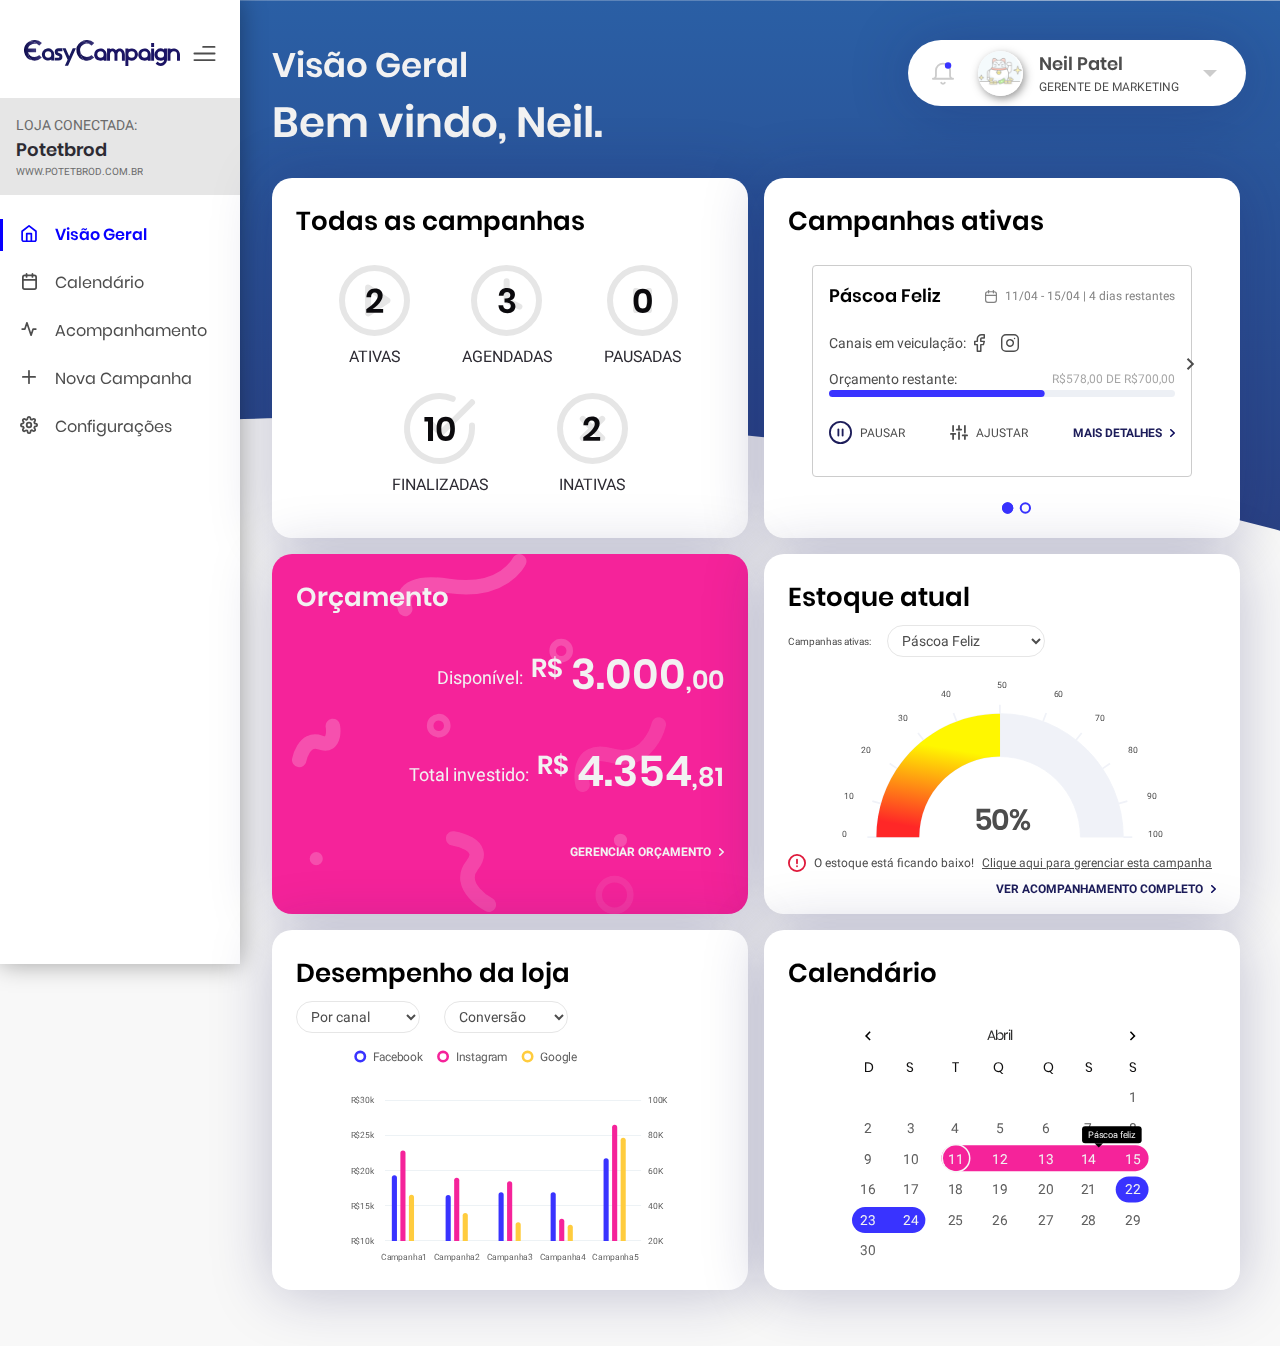
==== index.html @ f04fd59d "easycampaign" ====
<html>
	<head>
		<title>Easy Campaign</title>
		<meta charset="utf-8">
		<link rel="stylesheet" href="assets/css/reset.css">
		<link rel="stylesheet" href="assets/css/main.css">
		<link rel="stylesheet" href="assets/css/dashboard.css">
		<meta name="viewport" content="width=device-width, initial-scale=1">
	</head>
	<body>
		<div class="wrapper">
			<div class="topbar">
				<a href="#" title="menu" alt="menu"><img class="icon_menu" src="assets/img/menu.svg"/></a>
				<a href="#" title="EasyCampaign" alt="EasyCampaign"><img class="logo_easy_tiny" src="assets/img/easycampaign.svg"/></a>
				<a href="#" title="notifications" alt="notifications"><img class="icon_notifications" src="assets/img/notifications.svg"/></a>
			</div>
			<nav class="sidebar">
				<div class="sidebar_header">
					<a href="#" title="EasyCampaign" alt="EasyCampaign"><img class="logo_easy_tiny" src="assets/img/easycampaign.svg"/></a>
					<a href="#" title="menu" alt="menu">
						<svg xmlns="http://www.w3.org/2000/svg" viewBox="0 0 25 17" class="icon_menu"><defs><style>.cls-1 {fill: none;stroke: #4d4d4d;stroke-linecap: round;stroke-linejoin: round;stroke-width: 2px;}</style></defs><g transform="translate(-2 -5)"><line class="cls-1" transform="translate(3 13.5)" x2="23" data-name="Line 106"/><line class="cls-1" transform="translate(12.92 6)" x2="13" data-name="Line 107"/><line class="cls-1" transform="translate(3 21)" x2="23" data-name="Line 108"/></g></svg>
					</a>
				</div>
				<div class="logged_infos gray_bg">
					<p class="p14 black_clear_text">LOJA CONECTADA:</p>
					<h4 class="black_text">Potetbrod</h4>
					<p class="p10 black_clear_text">WWW.POTETBROD.COM.BR</p>
				</div>
				<ul>
					<li class="menu_item active">
						<a href="#" class="poppins_regular black_clear_text p16">
							<span><svg xmlns="http://www.w3.org/2000/svg" viewBox="0 0 18.1 19.9" width="16" height="17"><defs><style>  .a{fill:none;stroke:#4d4d4d;stroke-linecap:round;stroke-linejoin:round;stroke-width:2px;}</style></defs><path class="a" d="M3 8.3 11.1 2l8.1 6.3v9.9a1.8 1.8 0 0 1-1.8 1.8H4.8A1.8 1.8 0 0 1 3 18.1Z" transform="translate(-2 -1)translate(0 0)"/><path class="a" d="M6.4 18.9V10h5.4v9"/></svg></span>
							Visão Geral
						</a>
					</li>
					<li class="menu_item">
						<a href="#" class="poppins_regular black_clear_text p16">
							<span><svg xmlns="http://www.w3.org/2000/svg" viewBox="0 0 17.124 19.285" width="15" height="17"><defs><style>.a{fill:none;stroke:#4d4d4d;stroke-linecap:round;stroke-linejoin:round;stroke-width:2px;}</style></defs><g transform="translate(-2 -1)"><rect class="a" width="15.124" height="15.556" rx="2" transform="translate(3 3.728)"/><line class="a" y2="3.457" transform="translate(13.923 2)"/><line class="a" y2="3.457" transform="translate(7.201 2)"/><line class="a" x2="15.124" transform="translate(3 8.914)"/></g></svg></span>
							Calendário
						</a>
					</li>
					<li class="menu_item">
						<a href="#" class="poppins_regular black_clear_text p16">
							<span><svg xmlns="http://www.w3.org/2000/svg" viewBox="0 0 18.1 16.5" width="16" height="14"><defs><style>  .a{fill:none;stroke:#4d4d4d;stroke-linecap:round;stroke-linejoin:round;stroke-width:2px;}</style></defs><path class="a" d="M17.1 8.3H13.9l-2.4 7.3L6.6 1l-2.4 7.3H1"/></svg></span>
							Acompanhamento
						</a>
					</li>
					<li class="menu_item">
						<a href="#" class="poppins_regular black_clear_text p16">
							<span><svg xmlns="http://www.w3.org/2000/svg" viewBox="0 0 16.2 16.2" width="14" height="14"><defs><style>  .a{fill:none;stroke:#4d4d4d;stroke-linecap:round;stroke-linejoin:round;stroke-width:2px;}</style></defs><g transform="translate(-4 -4)"><line class="a" y2="14.2" transform="translate(12.083 5)"/><line class="a" x2="14.2" transform="translate(5 12.083)"/></g></svg></span>
							Nova Campanha
						</a>
					</li>
					<li class="menu_item">
						<a href="#" class="poppins_regular black_clear_text p16">
							<span><svg xmlns="http://www.w3.org/2000/svg" viewBox="0 0 20.124 20.124" width="18" height="18"><defs><style>.a{fill:none;stroke:#4d4d4d;stroke-linecap:round;stroke-linejoin:round;stroke-width:2px;}</style></defs><circle class="a" cx="2.57" cy="2.57" r="2.57" transform="translate(7.492 7.492)"/><path class="a" d="M16.158,12.533a1.359,1.359,0,0,0,.272,1.5l.049.049a1.649,1.649,0,1,1-2.331,2.331l-.049-.049a1.37,1.37,0,0,0-2.323.972v.14a1.648,1.648,0,0,1-3.3,0V17.4a1.359,1.359,0,0,0-.89-1.244,1.359,1.359,0,0,0-1.5.272l-.049.049A1.649,1.649,0,1,1,3.71,14.148L3.76,14.1a1.37,1.37,0,0,0-.972-2.323h-.14a1.648,1.648,0,0,1,0-3.3h.074a1.359,1.359,0,0,0,1.244-.89,1.359,1.359,0,0,0-.272-1.5l-.049-.049A1.649,1.649,0,1,1,5.976,3.71l.049.049a1.359,1.359,0,0,0,1.5.272h.066a1.359,1.359,0,0,0,.824-1.244v-.14a1.648,1.648,0,0,1,3.3,0v.074a1.37,1.37,0,0,0,2.323.972l.049-.049a1.649,1.649,0,1,1,2.331,2.331l-.049.049a1.359,1.359,0,0,0-.272,1.5v.066a1.359,1.359,0,0,0,1.244.824h.14a1.648,1.648,0,0,1,0,3.3H17.4A1.359,1.359,0,0,0,16.158,12.533Z" transform="translate(0 0)"/></svg></span>
							Configurações
						</a>
					</li>
				</ul>
			</nav>
			<div class="main">
				<div class="container">
					<div class="user_infos">
						<img src="assets/img/notifications.svg" alt="Notificações" class="icon_notifications">
						<div class="user_infos--profile_picture"></div>
						<div class="user_infos--name">
							<h4 class="black_clear_text">Neil Patel</h4>
							<p class="black_clear_text p12">GERENTE DE MARKETING</p>
						</div>
						<div class="triangle_down"></div>
					</div>
					<header>
						<h2 class="page_title white_text">Visão Geral</h2>
						<h1 class="welcome_txt white_text">Bem vindo, <b>Neil</b>.</h1>
					</header>
					<div class="card_list card_all_campaigns">
						<div class="card">
							<h3 class="card--title">Todas as campanhas</h3>
							<div class="card_all_campaigns--row">
								<div class="card_all_campaigns--item">
									<div class="active"><h2 class="black_dark_text">2</h2></div>
									<p class="p16 black_text">ATIVAS</p>
								</div>
								<div class="card_all_campaigns--item">
									<div class="scheduled"><h2 class="black_dark_text">3</h2></div>
									<p class="p16 black_text">AGENDADAS</p>
								</div>
								<div class="card_all_campaigns--item">
									<div class="paused"><h2 class="black_dark_text">0</h2></div>
									<p class="p16 black_text">PAUSADAS</p>
								</div>
							</div>
							<div class="card_all_campaigns--row">
								<div class="card_all_campaigns--item">
									<div class="finished"><h2 class="black_dark_text">10</h2></div>
									<p class="p16 black_text">FINALIZADAS</p>
								</div>
								<div class="card_all_campaigns--item">
									<div class="stopped"><h2 class="black_dark_text">2</h2></div>
									<p class="p16 black_text">INATIVAS</p>
								</div>
							</div>
						</div>
						<div class="card card_active_campaign">
							<h3 class="card--title">Campanhas ativas</h3>
							<div class="card_active_campaign--slider">
								<div href="#" class="card_active_campaign--content">
									<div class="title">
										<h4>Páscoa Feliz</h4>
										<p class="data p12 black_clear_text">11/04 - 15/04 | 4 dias restantes</p>
									</div>
									<div class="channels">
										<p class="p14 black_clear_text">Canais em veiculação:</p>
										<img src="assets/img/facebook.svg" alt="Facebook">
										<img src="assets/img/instagram.svg" alt="Instagram">
									</div>
									<div class="budget">
										<p class="p14 black_clear_text">Orçamento restante:</p>
										<p class="value p12 black_clear_text">R$578,00 DE R$700,00</p>
									</div>
									<img src="assets/img/progress_bar1.svg" alt="Orçamento restante" class="progress_bar"/>
									<div class="controls">
										<a href="#" class="pausar p12 black_clear_text">PAUSAR</a>
										<a href="#" class="ajustar p12 black_clear_text">AJUSTAR</a>
										<a href="#" class="card_go_link blue_clear_text roboto_bold p12">MAIS DETALHES</a>
									</div>
								</div>
								<img src="assets/img/chevron-right-gray.svg" class="proximo">
								<img src="assets/img/two_dots_slider.svg" class="dots">
							</div>
						</div>
						<div class="card card_budget pink_bg">
							<h3 class="white_text card--title">Orçamento</h3>
							<div class="card_budget--values white_text">
								<p class="p18">Disponível:</p>
								<div class="card_budget--values-value">
									<h3>R$</h3>
									<span>
										<h1>3.000</h1>
										<h3>,00</h3>
									</span>
								</div>
							</div>
							<div class="card_budget--values white_text">
								<p class="p18">Total investido:</p>
								<div class="card_budget--values-value">
									<h3>R$</h3>
									<span>
										<h1>4.354</h1>
										<h3>,81</h3>
									</span>
								</div>
							</div>
							<div class="card_budget--total white_text"></div>
							<a href="#" class="card_go_link white_text roboto_bold p12">GERENCIAR ORÇAMENTO</a>
						</div>
						<div class="card card_estoque">
							<h3 class="card--title">Estoque atual</h3>
							<p class="p14 gray_dark_text roboto_italic">atualização: 2 minutos</p>
							<div class="card_estoque--filter">
								<p class="p10 black_clear_text">Campanhas ativas:</p>
								<select name="estoque_filter-campaigns" id="estoque_filter-campaigns">
									<option value="1">Páscoa Feliz</option>
									<option value="2">15% em todo o site</option>
								</select>
							</div>
							<svg id="estoque_svg" data-name="Estoque" xmlns="http://www.w3.org/2000/svg" xmlns:xlink="http://www.w3.org/1999/xlink" viewBox="0 0 371 186" width="75%" height="173">
								<defs><clipPath id="clip-path"><polygon points="182.71 22.25 182.71 94.76 92.68 184.1 23.96 184.1 60.94 69.84 182.71 22.25" style="fill:none"/></clipPath><linearGradient id="Gradiente_sem_nome" x1="-110.96" y1="511.18" x2="-111.17" y2="510.57" gradientTransform="matrix(285.34, 0, 0, -142.81, 31886.16, 73099.55)" gradientUnits="userSpaceOnUse"><stop offset="0" stop-color="#fff700"/><stop offset="1" stop-color="#ff2727"/></linearGradient></defs><title>Estoque atual</title><path d="M182.46,89.57a93.07,93.07,0,0,1,93.1,93v.06h49.53A142.69,142.69,0,0,0,182.4,40h0C103.5,40,39.75,104,39.75,182.75H89.28A93.22,93.22,0,0,1,182.46,89.57Z" style="fill:#f0f2f8;stroke:#f0f2f8;stroke-miterlimit:10"/><line x1="335.5" y1="182.75" x2="325.09" y2="182.75" style="fill:none;stroke:#f0f2f8;stroke-miterlimit:10;stroke-width:2px"/><line x1="329.8" y1="141.19" x2="319.75" y2="144" style="fill:none;stroke:#f0f2f8;stroke-miterlimit:10;stroke-width:2px"/><line x1="309.79" y1="97.72" x2="301.09" y2="103.52" style="fill:none;stroke:#f0f2f8;stroke-miterlimit:10;stroke-width:2px"/><line x1="277.01" y1="62.31" x2="270.58" y2="70.55" style="fill:none;stroke:#f0f2f8;stroke-miterlimit:10;stroke-width:2px"/><line x1="236.07" y1="39.31" x2="232.36" y2="49.09" style="fill:none;stroke:#f0f2f8;stroke-miterlimit:10;stroke-width:2px"/><line x1="29.33" y1="182.75" x2="39.75" y2="182.75" style="fill:none;stroke:#f0f2f8;stroke-miterlimit:10;stroke-width:2px"/><line x1="35.04" y1="141.19" x2="45.09" y2="144" style="fill:none;stroke:#f0f2f8;stroke-miterlimit:10;stroke-width:2px"/><line x1="55.14" y1="97.72" x2="63.75" y2="103.52" style="fill:none;stroke:#f0f2f8;stroke-miterlimit:10;stroke-width:2px"/><line x1="87.83" y1="62.31" x2="94.26" y2="70.55" style="fill:none;stroke:#f0f2f8;stroke-miterlimit:10;stroke-width:2px"/><line x1="128.86" y1="39.31" x2="132.48" y2="49.09" style="fill:none;stroke:#f0f2f8;stroke-miterlimit:10;stroke-width:2px"/><line x1="182.46" y1="40.04" x2="182.46" y2="29.62" style="fill:none;stroke:#f0f2f8;stroke-miterlimit:10;stroke-width:2px"/><g style="clip-path:url(#clip-path)"><path d="M182.46,89.57a93.07,93.07,0,0,1,93.1,93v.06h49.53A142.69,142.69,0,0,0,182.4,40h0C103.5,40,39.75,104,39.75,182.75H89.28A93.22,93.22,0,0,1,182.46,89.57Z" style="fill:url(#Gradiente_sem_nome)"/></g><g style="isolation:isolate"><text transform="translate(0.19 183)" style="isolation:isolate;font-size:10px;fill:#4d4d4d;font-family:Roboto-Regular, Roboto;letter-spacing:-0.018994140625em">0</text></g><g style="isolation:isolate"><text transform="translate(353.78 183)" style="isolation:isolate;font-size:10px;fill:#4d4d4d;font-family:Roboto-Regular, Roboto;letter-spacing:-0.018994140625em">100</text></g><g style="isolation:isolate"><text transform="translate(2.49 139)" style="isolation:isolate;font-size:10px;fill:#4d4d4d;font-family:Roboto-Regular, Roboto;letter-spacing:-0.018994140625em">10</text></g><g style="isolation:isolate"><text transform="translate(352.48 139)" style="isolation:isolate;font-size:10px;fill:#4d4d4d;font-family:Roboto-Regular, Roboto;letter-spacing:-0.018994140625em">90</text></g><g style="isolation:isolate"><text transform="translate(22.49 86)" style="isolation:isolate;font-size:10px;fill:#4d4d4d;font-family:Roboto-Regular, Roboto;letter-spacing:-0.018994140625em">20</text></g><g style="isolation:isolate"><text transform="translate(330.48 86)" style="isolation:isolate;font-size:10px;fill:#4d4d4d;font-family:Roboto-Regular, Roboto;letter-spacing:-0.018994140625em">80</text></g><g style="isolation:isolate"><text transform="translate(64.49 48)" style="isolation:isolate;font-size:10px;fill:#4d4d4d;font-family:Roboto-Regular, Roboto;letter-spacing:-0.018994140625em">30</text></g><g style="isolation:isolate"><text transform="translate(292.48 48)" style="isolation:isolate;font-size:10px;fill:#4d4d4d;font-family:Roboto-Regular, Roboto;letter-spacing:-0.018994140625em">70</text></g><g style="isolation:isolate"><text transform="translate(114.49 21)" style="isolation:isolate;font-size:10px;fill:#4d4d4d;font-family:Roboto-Regular, Roboto;letter-spacing:-0.018994140625em">40</text></g><g style="isolation:isolate"><text transform="translate(244.49 21)" style="isolation:isolate;font-size:10px;fill:#4d4d4d;font-family:Roboto-Regular, Roboto;letter-spacing:-0.018994140625em">60</text></g><g style="isolation:isolate"><text transform="translate(179.48 10)" style="isolation:isolate;font-size:10px;fill:#4d4d4d;font-family:Roboto-Regular, Roboto;letter-spacing:-0.018994140625em">50</text></g><g style="isolation:isolate"><text transform="translate(152.12 174)" style="isolation:isolate;font-size:34px;fill:#4d4d4d;font-family:Poppins-SemiBold, Poppins;font-weight:700;letter-spacing:-0.04001034007352941em">50%</text></g>
							</svg>
							<div class="alert_info">
								<p class="p12 black_clear_text">O estoque está ficando baixo!</p>
								<a href="#" class="p12 black_clear_text">Clique aqui para gerenciar esta campanha</a>
							</div>
							<a href="#" class="card_go_link blue_clear_text roboto_bold p12">VER ACOMPANHAMENTO COMPLETO</a>
						</div>
						<div class="card card_desempenho">
							<h3 class="card--title">Desempenho da loja</h3>
							<div class="card_desempenho--filter">
								<select name="desempenho_filter-channel" id="desempenho_filter-campaigns">
									<option value="1">Por canal</option>
								</select>
								<select name="desempenho_filter-type" id="desempenho_filter-campaigns">
									<option value="1">Conversão</option>
								</select>
							</div>
							<svg id="desempenho_svg" data-name="Desempenho" xmlns="http://www.w3.org/2000/svg" xmlns:xlink="http://www.w3.org/1999/xlink" viewBox="0 0 376 249" width="75%" height="230">
								<defs><clipPath id="1e9e6f5b-82ad-4949-b899-3ae2075fc234"><rect y="52" width="376" height="183" fill="none"/></clipPath><clipPath id="a55337bc-e601-437f-af9f-aa7cb6f27bef"><rect x="34" y="234" width="306" height="15" fill="none"/></clipPath></defs><title>Desempenho da loja</title><g clip-path="url(#1e9e6f5b-82ad-4949-b899-3ae2075fc234)"><text transform="translate(349 63)" font-size="10" fill="#5f5f5f" font-family="Roboto-Regular, Roboto" letter-spacing="-0.02em" style="isolation:isolate">100K</text><rect x="41" y="59" width="300" height="1" fill="#eaf0f4"/><text transform="translate(0.73 63)" font-size="10" fill="#5f5f5f" font-family="Roboto-Regular, Roboto" letter-spacing="-0.02em" style="isolation:isolate">R$30k</text><text transform="translate(349 104)" font-size="10" fill="#5f5f5f" font-family="Roboto-Regular, Roboto" letter-spacing="-0.02em" style="isolation:isolate">80K</text><rect x="41" y="100" width="300" height="1" fill="#eaf0f4"/><text transform="translate(0.73 104)" font-size="10" fill="#5f5f5f" font-family="Roboto-Regular, Roboto" letter-spacing="-0.02em" style="isolation:isolate">R$25k</text><text transform="translate(349 145)" font-size="10" fill="#5f5f5f" font-family="Roboto-Regular, Roboto" letter-spacing="-0.02em" style="isolation:isolate">60K</text><rect x="41" y="141" width="300" height="1" fill="#eaf0f4"/><text transform="translate(0.73 145)" font-size="10" fill="#5f5f5f" font-family="Roboto-Regular, Roboto" letter-spacing="-0.02em" style="isolation:isolate">R$20k</text><text transform="translate(349 186)" font-size="10" fill="#5f5f5f" font-family="Roboto-Regular, Roboto" letter-spacing="-0.02em" style="isolation:isolate">40K</text><rect x="41" y="182" width="300" height="1" fill="#eaf0f4"/><text transform="translate(0.73 186)" font-size="10" fill="#5f5f5f" font-family="Roboto-Regular, Roboto" letter-spacing="-0.02em" style="isolation:isolate">R$15k</text><text transform="translate(349 227)" font-size="10" fill="#5f5f5f" font-family="Roboto-Regular, Roboto" letter-spacing="-0.02em" style="isolation:isolate">20K</text><rect x="41" y="223" width="300" height="1" fill="#eaf0f4"/><text transform="translate(0.73 227)" font-size="10" fill="#5f5f5f" font-family="Roboto-Regular, Roboto" letter-spacing="-0.02em" style="isolation:isolate">R$10k</text></g><g clip-path="url(#a55337bc-e601-437f-af9f-aa7cb6f27bef)"><text transform="translate(36 246)" font-size="10" fill="#5f5f5f" font-family="Roboto-Regular, Roboto" letter-spacing="-0.02em" style="isolation:isolate">Campanha1</text><text transform="translate(98 246)" font-size="10" fill="#5f5f5f" font-family="Roboto-Regular, Roboto" letter-spacing="-0.02em" style="isolation:isolate">Campanha2</text><text transform="translate(160 246)" font-size="10" fill="#5f5f5f" font-family="Roboto-Regular, Roboto" letter-spacing="-0.02em" style="isolation:isolate">Campanha3</text><text transform="translate(222 246)" font-size="10" fill="#5f5f5f" font-family="Roboto-Regular, Roboto" letter-spacing="-0.02em" style="isolation:isolate">Campanha4</text><text transform="translate(284 246)" font-size="10" fill="#5f5f5f" font-family="Roboto-Regular, Roboto" letter-spacing="-0.02em" style="isolation:isolate">Campanha5</text></g><path d="M320,103h0a3,3,0,0,1,3,3V224h-6V106A3,3,0,0,1,320,103Z" fill="#ffcc3e"/><path d="M310,88h0a3,3,0,0,1,3,3V224h-6V91A3,3,0,0,1,310,88Z" fill="#f5239a"/><path d="M300,127h0a3,3,0,0,1,3,3v94h-6V130A3,3,0,0,1,300,127Z" fill="#3933ff"/><path d="M258,205h0a3,3,0,0,1,3,3v16h-6V208A3,3,0,0,1,258,205Z" fill="#ffcc3e"/><path d="M248,198h0a3,3,0,0,1,3,3v23h-6V201A3,3,0,0,1,248,198Z" fill="#f5239a"/><path d="M238,167h0a3,3,0,0,1,3,3v54h-6V170A3,3,0,0,1,238,167Z" fill="#3933ff"/><path d="M197,202h0a3,3,0,0,1,3,3v19h-6V205A3,3,0,0,1,197,202Z" fill="#ffcc3e"/><path d="M187,154h0a3,3,0,0,1,3,3v67h-6V157A3,3,0,0,1,187,154Z" fill="#f5239a"/><path d="M177,167h0a3,3,0,0,1,3,3v54h-6V170A3,3,0,0,1,177,167Z" fill="#3933ff"/><path d="M135,191.18h0a3,3,0,0,1,3,3V224h-6V194.18A3,3,0,0,1,135,191.18Z" fill="#ffcc3e"/><path d="M125,150h0a3,3,0,0,1,3,3v71h-6V153A3,3,0,0,1,125,150Z" fill="#f5239a"/><path d="M115,170.29h0a3,3,0,0,1,3,3V224h-6V173.29A3,3,0,0,1,115,170.29Z" fill="#3933ff"/><path d="M72,170h0a3,3,0,0,1,3,3v51H69V173A3,3,0,0,1,72,170Z" fill="#ffcc3e"/><path d="M62,118h0a3,3,0,0,1,3,3V224H59V121A3,3,0,0,1,62,118Z" fill="#f5239a"/><path d="M52,147h0a3,3,0,0,1,3,3v74H49V150A3,3,0,0,1,52,147Z" fill="#3933ff"/><circle cx="12" cy="8" r="7" fill="#fff"/><circle cx="12" cy="8" r="5.5" fill="none" stroke="#3933ff" stroke-width="3"/><g style="isolation:isolate"><text transform="translate(27 13)" font-size="14" fill="#5f5f5f" font-family="Roboto-Regular, Roboto" letter-spacing="-0.04em" style="isolation:isolate">F</text><text transform="translate(34.23 13)" font-size="14" fill="#5f5f5f" font-family="Roboto-Regular, Roboto" letter-spacing="-0.02em" style="isolation:isolate">acebook</text></g><circle cx="109" cy="8" r="7" fill="#fff"/><circle cx="109" cy="8" r="5.5" fill="none" stroke="#f5239a" stroke-width="3"/><g style="isolation:isolate"><text transform="translate(124 13)" font-size="14" fill="#5f5f5f" font-family="Roboto-Regular, Roboto" letter-spacing="-0.02em" style="isolation:isolate">Instag</text><text transform="translate(161.11 13)" font-size="14" fill="#5f5f5f" font-family="Roboto-Regular, Roboto" letter-spacing="-0.04em" style="isolation:isolate">r</text><text transform="translate(165.3 13)" font-size="14" fill="#5f5f5f" font-family="Roboto-Regular, Roboto" letter-spacing="-0.02em" style="isolation:isolate">am</text></g><circle cx="208" cy="8" r="7" fill="#fff"/><circle cx="208" cy="8" r="5.5" fill="none" stroke="#ffcc3e" stroke-width="3"/><text transform="translate(223 13)" font-size="14" fill="#5f5f5f" font-family="Roboto-Regular, Roboto" letter-spacing="-0.02em" style="isolation:isolate">Google</text>
							</svg>
						</div>
						<div class="card">
							<h3 class="card--title">Calendário</h3>
							<svg id="calendar_svg" data-name="Calendário" xmlns="http://www.w3.org/2000/svg" viewBox="0 0 391.97 305" width="70%" height="251">
								<title>Calendário</title><g style="isolation:isolate"><text transform="translate(70 60)" font-size="18" fill="#111010" font-family="Poppins-Regular, Poppins" letter-spacing="-0.04em" style="isolation:isolate">S</text></g><g style="isolation:isolate"><text transform="translate(16 60)" font-size="18" fill="#111010" font-family="Poppins-Regular, Poppins" letter-spacing="-0.04em" style="isolation:isolate">D</text></g><g style="isolation:isolate"><text transform="translate(184 60)" font-size="18" fill="#111010" font-family="Poppins-Regular, Poppins" letter-spacing="-0.04em" style="isolation:isolate">Q</text></g><g style="isolation:isolate"><text transform="translate(250 60)" font-size="18" fill="#111010" font-family="Poppins-Regular, Poppins" letter-spacing="-0.04em" style="isolation:isolate">Q</text></g><g style="isolation:isolate"><text transform="translate(305 60)" font-size="18" fill="#111010" font-family="Poppins-Regular, Poppins" letter-spacing="-0.04em" style="isolation:isolate">S</text></g><g style="isolation:isolate"><text transform="translate(362 60)" font-size="18" fill="#111010" font-family="Poppins-Regular, Poppins" letter-spacing="-0.04em" style="isolation:isolate">S</text></g><g style="isolation:isolate"><text transform="translate(131 60)" font-size="18" fill="#111010" font-family="Poppins-Regular, Poppins" letter-spacing="-0.04em" style="isolation:isolate">T</text></g><g style="isolation:isolate"><text transform="translate(11 300)" font-size="18" fill="#5f5f5f" font-family="Roboto-Regular, Roboto" letter-spacing="-0.02em" style="isolation:isolate">30</text></g><g style="isolation:isolate"><text transform="translate(362 99)" font-size="18" fill="#5f5f5f" font-family="Roboto-Regular, Roboto" letter-spacing="-0.02em" style="isolation:isolate">1</text></g><g style="isolation:isolate"><text transform="translate(11 220)" font-size="18" fill="#5f5f5f" font-family="Roboto-Regular, Roboto" letter-spacing="-0.02em" style="isolation:isolate">16</text></g><g style="isolation:isolate"><text transform="translate(67 220)" font-size="18" fill="#5f5f5f" font-family="Roboto-Regular, Roboto" letter-spacing="-0.02em" style="isolation:isolate">17</text></g><g style="isolation:isolate"><text transform="translate(183 220)" font-size="18" fill="#5f5f5f" font-family="Roboto-Regular, Roboto" letter-spacing="-0.02em" style="isolation:isolate">19</text></g><g style="isolation:isolate"><text transform="translate(244 220)" font-size="18" fill="#5f5f5f" font-family="Roboto-Regular, Roboto" letter-spacing="-0.02em" style="isolation:isolate">20</text></g><g style="isolation:isolate"><text transform="translate(299 220)" font-size="18" fill="#5f5f5f" font-family="Roboto-Regular, Roboto" letter-spacing="-0.02em" style="isolation:isolate">21</text></g><g style="isolation:isolate"><text transform="translate(125 220)" font-size="18" fill="#5f5f5f" font-family="Roboto-Regular, Roboto" letter-spacing="-0.02em" style="isolation:isolate">18</text></g><g style="isolation:isolate"><text transform="translate(183 260)" font-size="18" fill="#5f5f5f" font-family="Roboto-Regular, Roboto" letter-spacing="-0.02em" style="isolation:isolate">26</text></g><g style="isolation:isolate"><text transform="translate(244 260)" font-size="18" fill="#5f5f5f" font-family="Roboto-Regular, Roboto" letter-spacing="-0.02em" style="isolation:isolate">27</text></g><g style="isolation:isolate"><text transform="translate(299 260)" font-size="18" fill="#5f5f5f" font-family="Roboto-Regular, Roboto" letter-spacing="-0.02em" style="isolation:isolate">28</text></g><g style="isolation:isolate"><text transform="translate(357 260)" font-size="18" fill="#5f5f5f" font-family="Roboto-Regular, Roboto" letter-spacing="-0.02em" style="isolation:isolate">29</text></g><g style="isolation:isolate"><text transform="translate(125 260)" font-size="18" fill="#5f5f5f" font-family="Roboto-Regular, Roboto" letter-spacing="-0.02em" style="isolation:isolate">25</text></g><g style="isolation:isolate"><text transform="translate(16 180)" font-size="18" fill="#5f5f5f" font-family="Roboto-Regular, Roboto" letter-spacing="-0.02em" style="isolation:isolate">9</text></g><g style="isolation:isolate"><text transform="translate(67 180)" font-size="18" fill="#5f5f5f" font-family="Roboto-Regular, Roboto" letter-spacing="-0.02em" style="isolation:isolate">10</text></g><g style="isolation:isolate"><text transform="translate(304 140)" font-size="18" fill="#5f5f5f" font-family="Roboto-Regular, Roboto" letter-spacing="-0.02em" style="isolation:isolate">7</text></g><g style="isolation:isolate"><text transform="translate(16 140)" font-size="18" fill="#5f5f5f" font-family="Roboto-Regular, Roboto" letter-spacing="-0.02em" style="isolation:isolate">2</text></g><g style="isolation:isolate"><text transform="translate(72 140)" font-size="18" fill="#5f5f5f" font-family="Roboto-Regular, Roboto" letter-spacing="-0.02em" style="isolation:isolate">3</text></g><g style="isolation:isolate"><text transform="translate(188 140)" font-size="18" fill="#5f5f5f" font-family="Roboto-Regular, Roboto" letter-spacing="-0.02em" style="isolation:isolate">5</text></g><g style="isolation:isolate"><text transform="translate(249 140)" font-size="18" fill="#5f5f5f" font-family="Roboto-Regular, Roboto" letter-spacing="-0.02em" style="isolation:isolate">6</text></g><g style="isolation:isolate"><text transform="translate(362 140)" font-size="18" fill="#5f5f5f" font-family="Roboto-Regular, Roboto" letter-spacing="-0.02em" style="isolation:isolate">8</text></g><g style="isolation:isolate"><text transform="translate(130 140)" font-size="18" fill="#5f5f5f" font-family="Roboto-Regular, Roboto" letter-spacing="-0.02em" style="isolation:isolate">4</text></g><path d="M24.4,8.4,23,7l-6,6,6,6,1.4-1.4L19.8,13Z"/><rect x="9" y="1" width="24" height="24" fill="none"/><path d="M365,7l-1.4,1.4,4.6,4.6-4.6,4.6L365,19l6-6Z"/><rect x="355" y="1" width="24" height="24" fill="none"/><g opacity="0.87"><g style="isolation:isolate"><text transform="translate(176 19)" font-size="18" fill="#111010" font-family="Poppins-Regular, Poppins" letter-spacing="-0.04em" style="isolation:isolate">Abril</text></g></g><path d="M134,156H371a17,17,0,0,1,17,17h0a17,17,0,0,1-17,17H134a17,17,0,0,1-17-17h0A17,17,0,0,1,134,156Z" fill="#f5239a"/><path d="M362,197h9a17,17,0,0,1,17,17h0a17,17,0,0,1-17,17h-9a17,17,0,0,1-17-17h0A17,17,0,0,1,362,197Z" fill="#3933ff"/><path d="M17,237H79a17,17,0,0,1,0,34H17a17,17,0,0,1,0-34Z" fill="#3933ff"/><g style="isolation:isolate"><text transform="translate(244 180)" font-size="18" fill="#f2f2f2" font-family="Roboto-Regular, Roboto" letter-spacing="-0.02em" style="isolation:isolate">13</text></g><g style="isolation:isolate"><text transform="translate(183 180)" font-size="18" fill="#f2f2f2" font-family="Roboto-Regular, Roboto" letter-spacing="-0.02em" style="isolation:isolate">12</text></g><g style="isolation:isolate"><text transform="translate(299 180)" font-size="18" fill="#f2f2f2" font-family="Roboto-Regular, Roboto" letter-spacing="-0.02em" style="isolation:isolate">14</text></g><g style="isolation:isolate"><text transform="translate(357 180)" font-size="18" fill="#f2f2f2" font-family="Roboto-Regular, Roboto" letter-spacing="-0.02em" style="isolation:isolate">15</text></g><g style="isolation:isolate"><text transform="translate(126 180)" font-size="18" fill="#f2f2f2" font-family="Roboto-Regular, Roboto" letter-spacing="-0.02em" style="isolation:isolate">11</text></g><g style="isolation:isolate"><text transform="translate(357 220)" font-size="18" fill="#f2f2f2" font-family="Roboto-Regular, Roboto" letter-spacing="-0.02em" style="isolation:isolate">22</text></g><g style="isolation:isolate"><text transform="translate(11 260)" font-size="18" fill="#f2f2f2" font-family="Roboto-Regular, Roboto" letter-spacing="-0.02em" style="isolation:isolate">23</text></g><g style="isolation:isolate"><text transform="translate(67 260)" font-size="18" fill="#f2f2f2" font-family="Roboto-Regular, Roboto" letter-spacing="-0.02em" style="isolation:isolate">24</text></g><rect x="301" y="131.29" width="77.97" height="22.23" rx="4" ry="4"/><path d="M317.32,153.51l5.55,5.63,5.56-5.63Z"/><g style="isolation:isolate"><text transform="translate(309 147)" font-size="12" fill="#f2f2f2" font-family="Roboto-Regular, Roboto" letter-spacing="-0.03em" style="isolation:isolate">P<tspan x="7.27" y="0" letter-spacing="-0.02em">áscoa </tspan><tspan x="41.16" y="0" letter-spacing="-0.03em">f</tspan><tspan x="44.95" y="0" letter-spacing="-0.02em">eliz</tspan></text></g><circle cx="136" cy="173" r="19" fill="none"/><circle cx="136" cy="173" r="18" fill="none" stroke="#f8f8f8" stroke-width="2"/>
							</svg>
						</div>
					</div>
				</div>
			</div>     
		</div>
	</body>
</html>
---- assets/css/main.css ----
/*FONTS*/
@font-face {
	font-family: 'Poppins-Regular';
	src: url('../fonts/Poppins-Regular.eot');
	src: local('☺'), url('../fonts/Poppins-Regular.woff') format('woff'), url('../fonts/Poppins-Regular.ttf') format('truetype'), url('../fonts/Poppins-Regular.svg') format('svg');
	font-weight: normal;
	font-style: normal;
}
@font-face {
	font-family: 'Poppins-SemiBold';
	src: url('../fonts/Poppins-SemiBold.eot');
	src: local('☺'), url('../fonts/Poppins-SemiBold.woff') format('woff'), url('../fonts/Poppins-SemiBold.ttf') format('truetype'), url('../fonts/Poppins-SemiBold.svg') format('svg');
	font-weight: normal;
	font-style: normal;
}
@font-face {
	font-family: 'Roboto-Bold';
	src: url('../fonts/Roboto-Bold.eot');
	src: local('☺'), url('../fonts/Roboto-Bold.woff') format('woff'), url('../fonts/Roboto-Bold.ttf') format('truetype'), url('../fonts/Roboto-Bold.svg') format('svg');
	font-weight: normal;
	font-style: normal;
}
@font-face {
	font-family: 'Roboto-Regular';
	src: url('../fonts/Roboto-Regular.eot');
	src: local('☺'), url('../fonts/Roboto-Regular.woff') format('woff'), url('../fonts/Roboto-Regular.ttf') format('truetype'), url('../fonts/Roboto-Regular.svg') format('svg');
	font-weight: normal;
	font-style: normal;
}
@font-face {
	font-family: 'Roboto-Italic';
	src: url('../fonts/Roboto-Italic.eot');
	src: local('☺'), url('../fonts/Roboto-Italic.woff') format('woff'), url('../fonts/Roboto-Italic.ttf') format('truetype'), url('../fonts/Roboto-Italic.svg') format('svg');
	font-weight: normal;
	font-style: normal;
}




/*--------------------- CONSTANTES -----------------------*/
/*TEXT*/
h1{
	font-family: 'Poppins-SemiBold';
	font-size: 42px;
	line-height: 63px;
}h2{
	font-family: 'Poppins-SemiBold';
	font-size: 34px;
	line-height: 51px;
}h3{
	font-family: 'Poppins-SemiBold';
	font-size: 26px;
	line-height: 39px;
}h4{
	font-family: 'Poppins-SemiBold';
	font-size: 18px;
	line-height: 28px;
}p, a{
	font-family: 'Roboto-Regular';
}

.poppins_regular{
	font-family: 'Poppins-Regular';
	font-size: 18px;
	line-height: 28px;
}.roboto_bold{
	font-family: 'Roboto-Bold';
}.roboto_italic{
	font-family: 'Roboto-Italic';
}
.p18{
	font-size: 18px;
	line-height: 28px;
}.p18{
	font-size: 18px;
	line-height: 28px;
}.p16{
	font-size: 16px;
	line-height: 24px;
}.p14{
	font-size: 14px;
	line-height: 22px;
}.p12{
	font-size: 12px;
	line-height: 18px;
}.p10{
	font-size: 10px;
	line-height: 15px;
}

.text_center{
	text-align: center;
}

/*COLORS*/
.white_text{
	color: #F2F2F2;
}.gray_text{
	color: #E6E6E6;
}.gray_dark_text{
	color: #CCCCCC;
}.black_clear_text{
	color: #4D4D4D;
}.black_text{
	color: #2D2B33;
}.black_dark_text{
	color: #0B0A0D;
}.blue_clear_text{
	color: #1D1D5A;
}.white_bg{
	background-color: #F2F2F2;
}.gray_bg{
	background-color: #E6E6E6;
}.gray_dark_bg{
	background-color: #CCCCCC;
}.black_clear_bg{
	background-color: #4D4D4D;
}.black_bg{
	background-color: #2D2B33;
}.black_dark_bg{
	background-color: #0B0A0D;
}.pink_bg{
	background-color: #F5239A!important;
}.blue_bg{
	background-color: #09095A;
}

/*ICONS*/
.logo_easy_tiny{
	width: 156px;
	height: auto;
}
.icon_menu{
	width: 23px;
	height: 15px;
	cursor: pointer;
}.icon_notifications{
	width: 22px;
	height: 23px;
	cursor: pointer;
}

/*INPUTS*/
label{
	padding: 0 8px;
	width: calc(100% - 16px);
	margin-bottom: 16px;
}label p{
	margin: 0 0 8px 16px;
}input{
	color: #2D2B33;
	background-color: #E6E6E6;
	border-radius: 33px;
	padding: 16px;
	width: 100%;
}.row{
	display: flex;
	flex-wrap: wrap;
}
select{
	min-width: 124px;
	height: 32px;
	border: 1px solid #E6E6E6;
	border-radius: 16px;
	color: #4D4D4D;
	font-family: 'Roboto-Regular';
	font-size: 14px;
	background-color: #fff;
	padding: 0 10px;
	cursor: pointer;
}

button{
	padding: 12px 24px;
	border-radius: 24px;
	cursor: pointer;
}

.alert_info{
	display: flex;
	margin: 8px 0;
}.alert_info:before{
	content: '';
	display: block;
	width: 18px;
	height: 18px;
	margin-right: 8px;
	background-image: url(../img/alert-circle-red.svg);
	background-repeat: no-repeat;
}.alert_info a{
	text-decoration: underline;
	margin-left: 8px;
}

.card_go_link{
	display: flex;
	align-items: center;
	justify-content: flex-end;
}.card_go_link:after{
	content: '';
	display: block;
	width: 5px;
	height: 8px;
	margin-left: 8px;
	background-image: url(../img/chevron-right-blue.svg);
	background-repeat: no-repeat;
}

/*SVG*/
#desempenho_svg{
	width: 100%;
}#calendar_svg{
	width: 100%;
}#estoque_svg{
	width: 100%;
}
/*----------------- FIM CONSTANTES -----------------------*/

body{
	background-color: #F8F8F8;
	overflow-x: hidden;
}

.topbar{
	width: 100%;
	height: 70px;
	background-color: #fff;
	box-shadow: 0 0 24px rgba(0, 0, 0, 0.36);
	position: fixed;
	display: flex;
	padding: 0 32px;
	justify-content: space-between;
	align-items: center;
	box-sizing: border-box;
	z-index: 999;
}
.sidebar{
	background-color: #fff;
	box-shadow: 0 0 24px rgba(0, 0, 0, 0.36);
	display: none;
	width: 220px;
	height: 100vh;
	padding: 20px;
	position: fixed;
	overflow: auto;
}.sidebar_head{
	display: none;
}
.logged_infos{
	padding: 16px;
	margin-bottom: 24px;
}.logged_infos p{
	opacity: 0.8;
}
.menu_item{
	padding: 4px 0;
	border-left: 3px solid transparent;
	margin-bottom: 16px;
	transition: all ease 0.6s;
}.menu_item a{
	display: flex;
	flex-direction: row;
	margin-left: 16px;
	transition: all ease 0.6s;
}.menu_item a span{
	width: 20px;
	height: 20px;
	display: flex;
	justify-content: center;
	align-items: center;
	margin-right: 16px;
}.menu_item:hover a span svg .a{
	transition: all ease 0.6s;
}
/*menu interactions*/
.menu_item:hover, .menu_item:active, .menu_item.active{
	border-left: 3px solid #0800FF;
}.menu_item:hover a, .menu_item:active a, .menu_item.active a{
	font-family: 'Poppins-SemiBold';
	color: #0800FF;
}.menu_item:hover a span svg .a, .menu_item:active a span svg .a, .menu_item.active a span svg .a{
	stroke: #0800FF;
}

.user_infos{
	display: none;
}

.main{
	background-image: url(../img/background.svg);
	background-repeat: no-repeat;
	background-position: -14px 0;
    background-size: cover;
	display: block;
	padding: 96px 16px 0;
	margin: 0 auto;
}.container{
	max-width: 1118px;
	margin: 0 auto;
	display: block;
	position: relative;
}

@media only screen and (min-width: 768px){
	.user_infos {
		background-color: #fff;
		width: 115px;
		height: 44px;
		border-radius: 50px;
		box-shadow: 0 3px 60px rgba(29, 29, 90, 0.25);
		display: flex;
		align-items: center;
		padding: 8px 16px;
		position: absolute;
		right: 10px;
		top: 0;
	}.user_infos--profile_picture {
		margin: 0 16px;
		box-shadow: 2px 3px 8px rgba(52, 52, 52, 0.50);
		width: 45px;
		height: 45px;
		border-radius: 50%;
		background-image: url(../img/sprite.png);
		background-repeat: no-repeat;
		background-position: -395px -16px;
		cursor: pointer;
	}.user_infos--name{
		display: none;
	}.triangle_down {
		display: block;
		width: 0;
		height: 0;
		border-left: 7px solid transparent;
		border-right: 7px solid transparent;
		border-top: 7px solid #CCCCCC;
		cursor: pointer;
	}.topbar{
		display: none;
	}
	.sidebar{
		background-color: #fff;
		box-shadow: 0 0 24px rgba(0, 0, 0, 0.36);
		display: flex;
		width: 240px;
		height: 100vh;
		padding: 40px 0 24px;
		position: fixed;
		overflow: auto;
		flex-direction: column;
	}.sidebar_header{
		width: 100%;
		display: flex;
		justify-content: space-between;
		align-items: center;
		box-sizing: border-box;
		margin-bottom: 32px;
		padding: 0 24px;
	}
	.main{
		padding: 40px 24px;
		padding-left: calc(240px + 32px);
	}
}
@media only screen and (min-width: 1024px){
	.user_infos{
		width: 290px;
		height: 50px;
		padding: 8px 24px;
	}.user_infos--profile_picture{
		margin: 0 16px 0 24px;
		box-shadow: 2px 3px 8px rgba(52, 52, 52, 0.50);
		width: 45px;
		height: 45px;
		border-radius: 50%;
		background-image: url(../img/sprite.png);
		background-repeat: no-repeat;
		background-position: -395px -16px;
		cursor: pointer;
	}.user_infos--name{
		display: block;
	}.triangle_down{
		margin-left: 24px;
    }.label50{
		width: calc(50% - 16px);
		padding: 0 8px;
	}label{
		margin-bottom: inherit;
	}.row{
		margin-bottom: 8px;
	}
}
@media only screen and (min-width: 1600px){
	.container{
		max-width: 1418px;
	}
}
---- assets/css/dashboard.css ----
/*HEADER*/
header{
	padding-bottom: 24px;
}
.card_list{
	display: flex;
	flex-direction: row;
	width: 100%;
	flex-wrap: wrap;
	align-content: stretch;
}

.card{
	box-sizing: border-box;
	background-color: #fff;
	border-radius: 20px;
	box-shadow: 0 3px 60px rgba(29, 29, 90, 0.25);
	display: block;
	min-width: 290px;
	width: 100%;
	height: auto;
	padding: 24px;
	flex-grow: 1;
	position: relative;
	margin-bottom: 32px;
}.card .card--title{
	margin-bottom: 24px;
}.card svg{
	display: block;
	margin: 0 auto;
}

/*CARD TODAS COMPANHAS*/
.card_all_campaigns--row{
	display: flex;
	justify-content: space-between;
	width: 100%;
	margin: 0px auto;
}.card_all_campaigns--row:last-of-type{
	width: 75%;
}.card_all_campaigns--item{
	display: flex;
	flex-direction: column;
	align-items: center;
}.card_all_campaigns--item div{
	width: 72px;
	height: 72px;
	background-image: url(../img/sprite.png);
	background-repeat: no-repeat;
	display: flex;
	justify-content: center;
	align-items: center;
	margin-bottom: 8px;
}
.card_all_campaigns--item div.active{
	background-position: -2px -2px;
}.card_all_campaigns--item div.scheduled{
	background-position: -78px -2px;
}.card_all_campaigns--item div.paused{
	background-position: -154px -2px;
}.card_all_campaigns--item div.finished{
	background-position: -230px -2px;
}.card_all_campaigns--item div.stopped{
	background-position: -305px -2px;
}

/*CARD CAMAPANHAS ATIVAS*/
.card_active_campaign--slider>.proximo{
	display: none;
}.card_active_campaign--slider>.dots{
	position: absolute;
	left: 50%;
	bottom: 24px;
	width: 29px;
	height: 12px;
}
.card_active_campaign--content{
	width: 242px;
	border: 1px solid #CCCCCC;
	border-radius: 4px;
	padding: 16px;
	display: flex;
	flex-direction: column;
	cursor: pointer;
	transition: all ease .8s;
	margin: 0 auto 24px;
	box-sizing: border-box;
}.card_active_campaign--content:hover{
	border: 1px solid #0800FF;
	box-shadow: 0 3px 30px rgba(29, 29, 90, 0.25);
}.card_active_campaign--content>.title{
	display: flex;
	flex-direction: column;
	margin-bottom: 16px;
}.card_active_campaign--content>.title>.data{
	opacity: .7;
	display: flex;
	align-items: center;
}.card_active_campaign--content>.title>.data:before{
	content: '';
	display: block;
	width: 12px;
	height: 13px;
	background-image: url(../img/calendar.svg);
	background-repeat: no-repeat;
	margin-right: 8px;
}
.card_active_campaign--content>.channels{
	display: flex;
	align-items: center;
	margin-bottom: 8px;
}.card_active_campaign--content>.channels>img{
	height: 18px;
	margin: 8px;
}
.card_active_campaign--content>.budget{
	display: flex;
	flex-direction: column;
}.card_active_campaign--content>.budget>.value{
	opacity: .5;
}
.card_active_campaign--content>.progress_bar{
	width: 100%;
}
.card_active_campaign--content>.controls{
	display: flex;
	flex-wrap: wrap;
	justify-content: space-between;
	margin: 24px 0 0;
}.card_active_campaign--content>.controls>a:hover{
	text-decoration: underline;
}.card_active_campaign--content>.controls>.pausar, .card_active_campaign--content>.controls>.ajustar{
	display: flex;
	align-items: center;
}.card_active_campaign--content>.controls>.pausar:before, .card_active_campaign--content>.controls>.ajustar:before{
	content: '';
	display: block;
	background-repeat: no-repeat;
	margin-right: 8px;
}.card_active_campaign--content>.controls>.pausar:before{
	width: 23px;
	height: 23px;
	background-image: url(../img/pause-circle.svg);
}.card_active_campaign--content>.controls>.ajustar:before{
	width: 18px;
	height: 15px;
	background-image: url(../img/sliders.svg);
}

/*CARD ORCAMENTO*/
.card_budget{
	background-image: url(../img/budget_bg.svg);
	background-repeat: no-repeat;
	background-position: 20% 10%;
}.card_budget--values{
	display: flex;
	flex-direction: column;
	justify-content: flex-end;
	margin: 32px 0 40px;
}.card_budget--values>p{
	margin-right: 8px;
}.card_budget--values-value{
	display: flex;
}.card_budget--values-value span{
	display: flex;
	margin-left: 8px;
	align-items: flex-end;
	margin-top: -6px;
}.card_budget--values-value span h3{
	margin-bottom: 6px;
}.card_budget .card_go_link:after{
	background-image: url(../img/chevron-right-white.svg);
}

/*CARD ESTOQUE*/
.card_estoque--filter{
	display: flex;
	align-items: center;
	margin-bottom: 16px;
	margin-top: -16px;
}.card_estoque>p{
	display: none;
}.card_estoque--filter p{
	margin-right: 16px;
}

/*CARD DESEMPENHO*/
.card_desempenho--filter{
	display: flex;
	flex-direction: column;
	margin: -16px 0 8px 0;
}.card_desempenho--filter select{
	margin-right: 24px;
}


@media only screen and (min-width: 412px){
/*	CARD CAMAPANHAS ATIVAS*/
	.card_active_campaign--content{
		width: 300px;
	}
}
@media only screen and (min-width: 768px){
	#desempenho_svg{
		width: 75%;
	}#calendar_svg{
		width: 70%;
	}#estoque_svg{
		width: 75%;
	}
	.card{
		min-width: 370px;
		width: 350px;
		min-height: 320px;
		height: 360px;
		margin: 0 16px 16px 0;
	}
	
	/*CARD CAMAPANHAS ATIVAS*/
	.card_active_campaign--content{
		width: 380px;
	}.card_active_campaign--content>.title{
		display: flex;
		flex-direction: row;
		justify-content: space-between;
		align-items: center;
		margin-bottom: 16px;
	}.card_active_campaign--content>.budget{
		display: flex;
		align-items: center;
		justify-content: space-between;
	}.card_active_campaign--content>.controls{
		display: flex;
		align-items: center;
		justify-content: space-between;
		margin: 24px 0 16px;
	}.card_active_campaign--content>.budget {
    	flex-direction: row;
	}.card_active_campaign--slider>.proximo{
		position: absolute;
		top: 50%;
		right: 35px;
		width: 29px;
		height: 12px;
		display: block;
	}.card_budget--values{
		flex-direction: row;
		align-items: center;
	}.card_estoque>p{
		position: absolute;
		right: 24px;
		top: 34px;
	}.card_all_campaigns--row{
		width: 80%;
		margin: 24px auto;
	}.card_all_campaigns--row:last-of-type{
		width: 55%;
	}.card_desempenho--filter{
		flex-direction: row;
		align-items: center;
	}

}
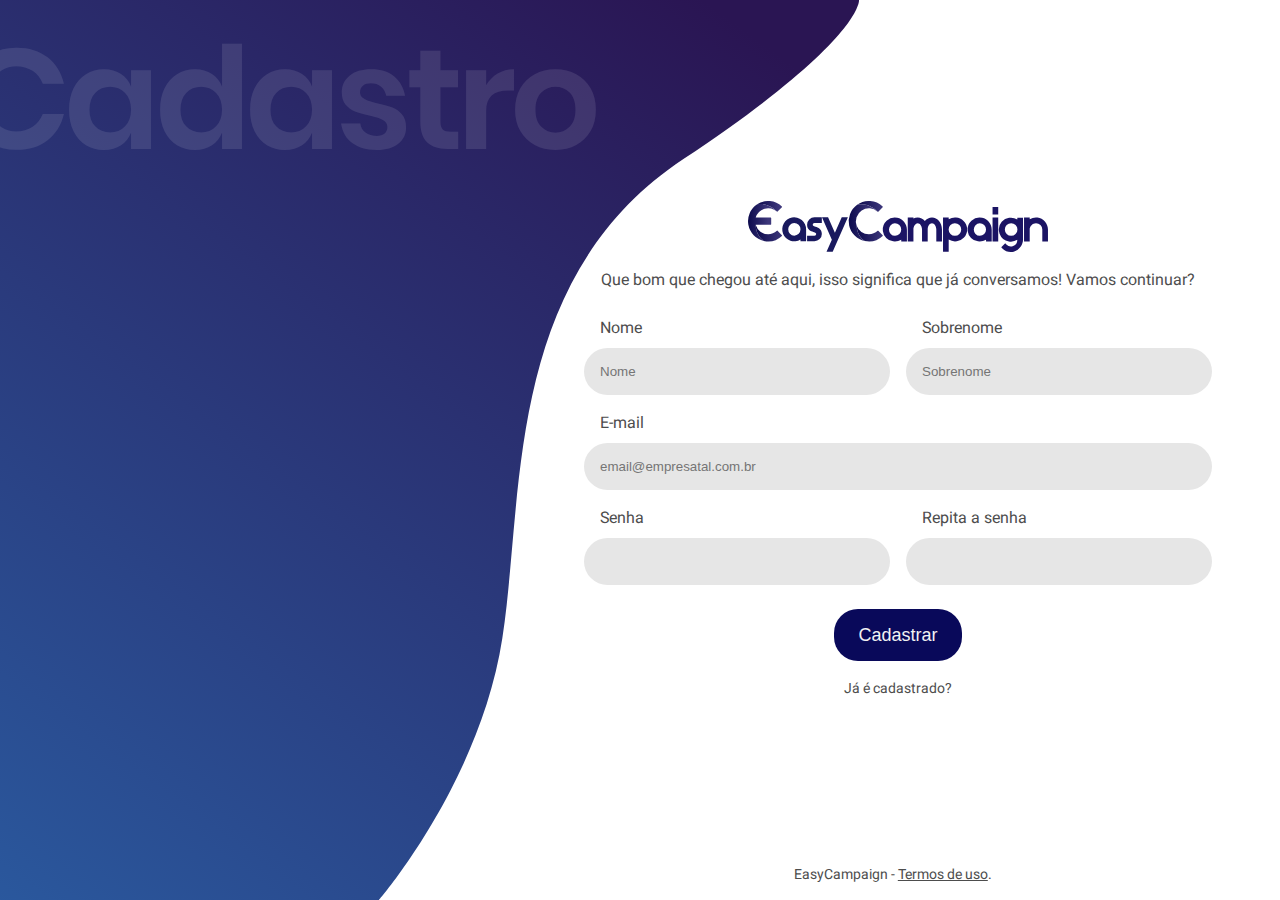
==== commit fbc99742: "login page and cadastro is index" ====
--- a/index.html
+++ b/index.html
@@ -4,199 +4,51 @@
 		<meta charset="utf-8">
 		<link rel="stylesheet" href="assets/css/reset.css">
 		<link rel="stylesheet" href="assets/css/main.css">
-		<link rel="stylesheet" href="assets/css/dashboard.css">
+		<link rel="stylesheet" href="assets/css/formularios.css">
 		<meta name="viewport" content="width=device-width, initial-scale=1">
 	</head>
 	<body>
-		<div class="wrapper">
-			<div class="topbar">
-				<a href="#" title="menu" alt="menu"><img class="icon_menu" src="assets/img/menu.svg"/></a>
-				<a href="#" title="EasyCampaign" alt="EasyCampaign"><img class="logo_easy_tiny" src="assets/img/easycampaign.svg"/></a>
-				<a href="#" title="notifications" alt="notifications"><img class="icon_notifications" src="assets/img/notifications.svg"/></a>
+		<div class="main">
+			<svg xmlns="http://www.w3.org/2000/svg" viewBox="0 0 1216 379" class="svg_text">"><defs><style>.a{fill:#fff;font-size:270px;font-family:Poppins-SemiBold, Poppins;font-weight:600;letter-spacing:-0.04em;opacity:0.1;}</style></defs><text class="a" transform="translate(0 284)"><tspan x="0" y="0">Cadastro</tspan></text></svg>
+			<div class="container">
+				<div class="welcome_msg">
+					<img class="logo" src="assets/img/easycampaign.svg" alt="EasyCampaign">
+					<p class="p16 black_clear_text">Que bom que chegou até aqui, isso significa que já conversamos! Vamos continuar?</p>
+				</div>
+				<form action="">
+					<div class="row">
+						<label for="nome" class="label50">
+							<p class="p16 black_clear_text">Nome</p>
+							<input type="text" name="nome" id="nome" placeholder="Nome"/>
+						</label>
+						<label for="sobrenome" class="label50">
+							<p class="p16 black_clear_text">Sobrenome</p>
+							<input type="text" name="sobrenome" id="sobrenome" placeholder="Sobrenome"/>
+						</label>
+					</div>
+					<div class="row">
+						<label for="email">
+							<p class="p16 black_clear_text">E-mail</p>
+							<input type="text" name="email" id="email" placeholder="email@empresatal.com.br"/>
+						</label>
+					</div>
+					<div class="row">
+						<label for="senha" class="label50">
+							<p class="p16 black_clear_text">Senha</p>
+							<input type="text" name="senha" id="senha"/>
+						</label>
+						<label for="repeat_senha" class="label50">
+							<p class="p16 black_clear_text">Repita a senha</p>
+							<input type="text" name="repeat_senha" id="repeat_senha"/>
+						</label>
+					</div>
+					<button type="submit" class="blue_bg white_text p18">Cadastrar</button>
+				</form>
+				<a href="login.html" class="p14 black_clear_text text_center">Já é cadastrado?</a>
+				<footer>
+					<p class="p14 black_clear_text text_center">EasyCampaign - <a href="#" class="p14 black_clear_text">Termos de uso</a>.</p>
+				</footer>
 			</div>
-			<nav class="sidebar">
-				<div class="sidebar_header">
-					<a href="#" title="EasyCampaign" alt="EasyCampaign"><img class="logo_easy_tiny" src="assets/img/easycampaign.svg"/></a>
-					<a href="#" title="menu" alt="menu">
-						<svg xmlns="http://www.w3.org/2000/svg" viewBox="0 0 25 17" class="icon_menu"><defs><style>.cls-1 {fill: none;stroke: #4d4d4d;stroke-linecap: round;stroke-linejoin: round;stroke-width: 2px;}</style></defs><g transform="translate(-2 -5)"><line class="cls-1" transform="translate(3 13.5)" x2="23" data-name="Line 106"/><line class="cls-1" transform="translate(12.92 6)" x2="13" data-name="Line 107"/><line class="cls-1" transform="translate(3 21)" x2="23" data-name="Line 108"/></g></svg>
-					</a>
-				</div>
-				<div class="logged_infos gray_bg">
-					<p class="p14 black_clear_text">LOJA CONECTADA:</p>
-					<h4 class="black_text">Potetbrod</h4>
-					<p class="p10 black_clear_text">WWW.POTETBROD.COM.BR</p>
-				</div>
-				<ul>
-					<li class="menu_item active">
-						<a href="#" class="poppins_regular black_clear_text p16">
-							<span><svg xmlns="http://www.w3.org/2000/svg" viewBox="0 0 18.1 19.9" width="16" height="17"><defs><style>  .a{fill:none;stroke:#4d4d4d;stroke-linecap:round;stroke-linejoin:round;stroke-width:2px;}</style></defs><path class="a" d="M3 8.3 11.1 2l8.1 6.3v9.9a1.8 1.8 0 0 1-1.8 1.8H4.8A1.8 1.8 0 0 1 3 18.1Z" transform="translate(-2 -1)translate(0 0)"/><path class="a" d="M6.4 18.9V10h5.4v9"/></svg></span>
-							Visão Geral
-						</a>
-					</li>
-					<li class="menu_item">
-						<a href="#" class="poppins_regular black_clear_text p16">
-							<span><svg xmlns="http://www.w3.org/2000/svg" viewBox="0 0 17.124 19.285" width="15" height="17"><defs><style>.a{fill:none;stroke:#4d4d4d;stroke-linecap:round;stroke-linejoin:round;stroke-width:2px;}</style></defs><g transform="translate(-2 -1)"><rect class="a" width="15.124" height="15.556" rx="2" transform="translate(3 3.728)"/><line class="a" y2="3.457" transform="translate(13.923 2)"/><line class="a" y2="3.457" transform="translate(7.201 2)"/><line class="a" x2="15.124" transform="translate(3 8.914)"/></g></svg></span>
-							Calendário
-						</a>
-					</li>
-					<li class="menu_item">
-						<a href="#" class="poppins_regular black_clear_text p16">
-							<span><svg xmlns="http://www.w3.org/2000/svg" viewBox="0 0 18.1 16.5" width="16" height="14"><defs><style>  .a{fill:none;stroke:#4d4d4d;stroke-linecap:round;stroke-linejoin:round;stroke-width:2px;}</style></defs><path class="a" d="M17.1 8.3H13.9l-2.4 7.3L6.6 1l-2.4 7.3H1"/></svg></span>
-							Acompanhamento
-						</a>
-					</li>
-					<li class="menu_item">
-						<a href="#" class="poppins_regular black_clear_text p16">
-							<span><svg xmlns="http://www.w3.org/2000/svg" viewBox="0 0 16.2 16.2" width="14" height="14"><defs><style>  .a{fill:none;stroke:#4d4d4d;stroke-linecap:round;stroke-linejoin:round;stroke-width:2px;}</style></defs><g transform="translate(-4 -4)"><line class="a" y2="14.2" transform="translate(12.083 5)"/><line class="a" x2="14.2" transform="translate(5 12.083)"/></g></svg></span>
-							Nova Campanha
-						</a>
-					</li>
-					<li class="menu_item">
-						<a href="#" class="poppins_regular black_clear_text p16">
-							<span><svg xmlns="http://www.w3.org/2000/svg" viewBox="0 0 20.124 20.124" width="18" height="18"><defs><style>.a{fill:none;stroke:#4d4d4d;stroke-linecap:round;stroke-linejoin:round;stroke-width:2px;}</style></defs><circle class="a" cx="2.57" cy="2.57" r="2.57" transform="translate(7.492 7.492)"/><path class="a" d="M16.158,12.533a1.359,1.359,0,0,0,.272,1.5l.049.049a1.649,1.649,0,1,1-2.331,2.331l-.049-.049a1.37,1.37,0,0,0-2.323.972v.14a1.648,1.648,0,0,1-3.3,0V17.4a1.359,1.359,0,0,0-.89-1.244,1.359,1.359,0,0,0-1.5.272l-.049.049A1.649,1.649,0,1,1,3.71,14.148L3.76,14.1a1.37,1.37,0,0,0-.972-2.323h-.14a1.648,1.648,0,0,1,0-3.3h.074a1.359,1.359,0,0,0,1.244-.89,1.359,1.359,0,0,0-.272-1.5l-.049-.049A1.649,1.649,0,1,1,5.976,3.71l.049.049a1.359,1.359,0,0,0,1.5.272h.066a1.359,1.359,0,0,0,.824-1.244v-.14a1.648,1.648,0,0,1,3.3,0v.074a1.37,1.37,0,0,0,2.323.972l.049-.049a1.649,1.649,0,1,1,2.331,2.331l-.049.049a1.359,1.359,0,0,0-.272,1.5v.066a1.359,1.359,0,0,0,1.244.824h.14a1.648,1.648,0,0,1,0,3.3H17.4A1.359,1.359,0,0,0,16.158,12.533Z" transform="translate(0 0)"/></svg></span>
-							Configurações
-						</a>
-					</li>
-				</ul>
-			</nav>
-			<div class="main">
-				<div class="container">
-					<div class="user_infos">
-						<img src="assets/img/notifications.svg" alt="Notificações" class="icon_notifications">
-						<div class="user_infos--profile_picture"></div>
-						<div class="user_infos--name">
-							<h4 class="black_clear_text">Neil Patel</h4>
-							<p class="black_clear_text p12">GERENTE DE MARKETING</p>
-						</div>
-						<div class="triangle_down"></div>
-					</div>
-					<header>
-						<h2 class="page_title white_text">Visão Geral</h2>
-						<h1 class="welcome_txt white_text">Bem vindo, <b>Neil</b>.</h1>
-					</header>
-					<div class="card_list card_all_campaigns">
-						<div class="card">
-							<h3 class="card--title">Todas as campanhas</h3>
-							<div class="card_all_campaigns--row">
-								<div class="card_all_campaigns--item">
-									<div class="active"><h2 class="black_dark_text">2</h2></div>
-									<p class="p16 black_text">ATIVAS</p>
-								</div>
-								<div class="card_all_campaigns--item">
-									<div class="scheduled"><h2 class="black_dark_text">3</h2></div>
-									<p class="p16 black_text">AGENDADAS</p>
-								</div>
-								<div class="card_all_campaigns--item">
-									<div class="paused"><h2 class="black_dark_text">0</h2></div>
-									<p class="p16 black_text">PAUSADAS</p>
-								</div>
-							</div>
-							<div class="card_all_campaigns--row">
-								<div class="card_all_campaigns--item">
-									<div class="finished"><h2 class="black_dark_text">10</h2></div>
-									<p class="p16 black_text">FINALIZADAS</p>
-								</div>
-								<div class="card_all_campaigns--item">
-									<div class="stopped"><h2 class="black_dark_text">2</h2></div>
-									<p class="p16 black_text">INATIVAS</p>
-								</div>
-							</div>
-						</div>
-						<div class="card card_active_campaign">
-							<h3 class="card--title">Campanhas ativas</h3>
-							<div class="card_active_campaign--slider">
-								<div href="#" class="card_active_campaign--content">
-									<div class="title">
-										<h4>Páscoa Feliz</h4>
-										<p class="data p12 black_clear_text">11/04 - 15/04 | 4 dias restantes</p>
-									</div>
-									<div class="channels">
-										<p class="p14 black_clear_text">Canais em veiculação:</p>
-										<img src="assets/img/facebook.svg" alt="Facebook">
-										<img src="assets/img/instagram.svg" alt="Instagram">
-									</div>
-									<div class="budget">
-										<p class="p14 black_clear_text">Orçamento restante:</p>
-										<p class="value p12 black_clear_text">R$578,00 DE R$700,00</p>
-									</div>
-									<img src="assets/img/progress_bar1.svg" alt="Orçamento restante" class="progress_bar"/>
-									<div class="controls">
-										<a href="#" class="pausar p12 black_clear_text">PAUSAR</a>
-										<a href="#" class="ajustar p12 black_clear_text">AJUSTAR</a>
-										<a href="#" class="card_go_link blue_clear_text roboto_bold p12">MAIS DETALHES</a>
-									</div>
-								</div>
-								<img src="assets/img/chevron-right-gray.svg" class="proximo">
-								<img src="assets/img/two_dots_slider.svg" class="dots">
-							</div>
-						</div>
-						<div class="card card_budget pink_bg">
-							<h3 class="white_text card--title">Orçamento</h3>
-							<div class="card_budget--values white_text">
-								<p class="p18">Disponível:</p>
-								<div class="card_budget--values-value">
-									<h3>R$</h3>
-									<span>
-										<h1>3.000</h1>
-										<h3>,00</h3>
-									</span>
-								</div>
-							</div>
-							<div class="card_budget--values white_text">
-								<p class="p18">Total investido:</p>
-								<div class="card_budget--values-value">
-									<h3>R$</h3>
-									<span>
-										<h1>4.354</h1>
-										<h3>,81</h3>
-									</span>
-								</div>
-							</div>
-							<div class="card_budget--total white_text"></div>
-							<a href="#" class="card_go_link white_text roboto_bold p12">GERENCIAR ORÇAMENTO</a>
-						</div>
-						<div class="card card_estoque">
-							<h3 class="card--title">Estoque atual</h3>
-							<p class="p14 gray_dark_text roboto_italic">atualização: 2 minutos</p>
-							<div class="card_estoque--filter">
-								<p class="p10 black_clear_text">Campanhas ativas:</p>
-								<select name="estoque_filter-campaigns" id="estoque_filter-campaigns">
-									<option value="1">Páscoa Feliz</option>
-									<option value="2">15% em todo o site</option>
-								</select>
-							</div>
-							<svg id="estoque_svg" data-name="Estoque" xmlns="http://www.w3.org/2000/svg" xmlns:xlink="http://www.w3.org/1999/xlink" viewBox="0 0 371 186" width="75%" height="173">
-								<defs><clipPath id="clip-path"><polygon points="182.71 22.25 182.71 94.76 92.68 184.1 23.96 184.1 60.94 69.84 182.71 22.25" style="fill:none"/></clipPath><linearGradient id="Gradiente_sem_nome" x1="-110.96" y1="511.18" x2="-111.17" y2="510.57" gradientTransform="matrix(285.34, 0, 0, -142.81, 31886.16, 73099.55)" gradientUnits="userSpaceOnUse"><stop offset="0" stop-color="#fff700"/><stop offset="1" stop-color="#ff2727"/></linearGradient></defs><title>Estoque atual</title><path d="M182.46,89.57a93.07,93.07,0,0,1,93.1,93v.06h49.53A142.69,142.69,0,0,0,182.4,40h0C103.5,40,39.75,104,39.75,182.75H89.28A93.22,93.22,0,0,1,182.46,89.57Z" style="fill:#f0f2f8;stroke:#f0f2f8;stroke-miterlimit:10"/><line x1="335.5" y1="182.75" x2="325.09" y2="182.75" style="fill:none;stroke:#f0f2f8;stroke-miterlimit:10;stroke-width:2px"/><line x1="329.8" y1="141.19" x2="319.75" y2="144" style="fill:none;stroke:#f0f2f8;stroke-miterlimit:10;stroke-width:2px"/><line x1="309.79" y1="97.72" x2="301.09" y2="103.52" style="fill:none;stroke:#f0f2f8;stroke-miterlimit:10;stroke-width:2px"/><line x1="277.01" y1="62.31" x2="270.58" y2="70.55" style="fill:none;stroke:#f0f2f8;stroke-miterlimit:10;stroke-width:2px"/><line x1="236.07" y1="39.31" x2="232.36" y2="49.09" style="fill:none;stroke:#f0f2f8;stroke-miterlimit:10;stroke-width:2px"/><line x1="29.33" y1="182.75" x2="39.75" y2="182.75" style="fill:none;stroke:#f0f2f8;stroke-miterlimit:10;stroke-width:2px"/><line x1="35.04" y1="141.19" x2="45.09" y2="144" style="fill:none;stroke:#f0f2f8;stroke-miterlimit:10;stroke-width:2px"/><line x1="55.14" y1="97.72" x2="63.75" y2="103.52" style="fill:none;stroke:#f0f2f8;stroke-miterlimit:10;stroke-width:2px"/><line x1="87.83" y1="62.31" x2="94.26" y2="70.55" style="fill:none;stroke:#f0f2f8;stroke-miterlimit:10;stroke-width:2px"/><line x1="128.86" y1="39.31" x2="132.48" y2="49.09" style="fill:none;stroke:#f0f2f8;stroke-miterlimit:10;stroke-width:2px"/><line x1="182.46" y1="40.04" x2="182.46" y2="29.62" style="fill:none;stroke:#f0f2f8;stroke-miterlimit:10;stroke-width:2px"/><g style="clip-path:url(#clip-path)"><path d="M182.46,89.57a93.07,93.07,0,0,1,93.1,93v.06h49.53A142.69,142.69,0,0,0,182.4,40h0C103.5,40,39.75,104,39.75,182.75H89.28A93.22,93.22,0,0,1,182.46,89.57Z" style="fill:url(#Gradiente_sem_nome)"/></g><g style="isolation:isolate"><text transform="translate(0.19 183)" style="isolation:isolate;font-size:10px;fill:#4d4d4d;font-family:Roboto-Regular, Roboto;letter-spacing:-0.018994140625em">0</text></g><g style="isolation:isolate"><text transform="translate(353.78 183)" style="isolation:isolate;font-size:10px;fill:#4d4d4d;font-family:Roboto-Regular, Roboto;letter-spacing:-0.018994140625em">100</text></g><g style="isolation:isolate"><text transform="translate(2.49 139)" style="isolation:isolate;font-size:10px;fill:#4d4d4d;font-family:Roboto-Regular, Roboto;letter-spacing:-0.018994140625em">10</text></g><g style="isolation:isolate"><text transform="translate(352.48 139)" style="isolation:isolate;font-size:10px;fill:#4d4d4d;font-family:Roboto-Regular, Roboto;letter-spacing:-0.018994140625em">90</text></g><g style="isolation:isolate"><text transform="translate(22.49 86)" style="isolation:isolate;font-size:10px;fill:#4d4d4d;font-family:Roboto-Regular, Roboto;letter-spacing:-0.018994140625em">20</text></g><g style="isolation:isolate"><text transform="translate(330.48 86)" style="isolation:isolate;font-size:10px;fill:#4d4d4d;font-family:Roboto-Regular, Roboto;letter-spacing:-0.018994140625em">80</text></g><g style="isolation:isolate"><text transform="translate(64.49 48)" style="isolation:isolate;font-size:10px;fill:#4d4d4d;font-family:Roboto-Regular, Roboto;letter-spacing:-0.018994140625em">30</text></g><g style="isolation:isolate"><text transform="translate(292.48 48)" style="isolation:isolate;font-size:10px;fill:#4d4d4d;font-family:Roboto-Regular, Roboto;letter-spacing:-0.018994140625em">70</text></g><g style="isolation:isolate"><text transform="translate(114.49 21)" style="isolation:isolate;font-size:10px;fill:#4d4d4d;font-family:Roboto-Regular, Roboto;letter-spacing:-0.018994140625em">40</text></g><g style="isolation:isolate"><text transform="translate(244.49 21)" style="isolation:isolate;font-size:10px;fill:#4d4d4d;font-family:Roboto-Regular, Roboto;letter-spacing:-0.018994140625em">60</text></g><g style="isolation:isolate"><text transform="translate(179.48 10)" style="isolation:isolate;font-size:10px;fill:#4d4d4d;font-family:Roboto-Regular, Roboto;letter-spacing:-0.018994140625em">50</text></g><g style="isolation:isolate"><text transform="translate(152.12 174)" style="isolation:isolate;font-size:34px;fill:#4d4d4d;font-family:Poppins-SemiBold, Poppins;font-weight:700;letter-spacing:-0.04001034007352941em">50%</text></g>
-							</svg>
-							<div class="alert_info">
-								<p class="p12 black_clear_text">O estoque está ficando baixo!</p>
-								<a href="#" class="p12 black_clear_text">Clique aqui para gerenciar esta campanha</a>
-							</div>
-							<a href="#" class="card_go_link blue_clear_text roboto_bold p12">VER ACOMPANHAMENTO COMPLETO</a>
-						</div>
-						<div class="card card_desempenho">
-							<h3 class="card--title">Desempenho da loja</h3>
-							<div class="card_desempenho--filter">
-								<select name="desempenho_filter-channel" id="desempenho_filter-campaigns">
-									<option value="1">Por canal</option>
-								</select>
-								<select name="desempenho_filter-type" id="desempenho_filter-campaigns">
-									<option value="1">Conversão</option>
-								</select>
-							</div>
-							<svg id="desempenho_svg" data-name="Desempenho" xmlns="http://www.w3.org/2000/svg" xmlns:xlink="http://www.w3.org/1999/xlink" viewBox="0 0 376 249" width="75%" height="230">
-								<defs><clipPath id="1e9e6f5b-82ad-4949-b899-3ae2075fc234"><rect y="52" width="376" height="183" fill="none"/></clipPath><clipPath id="a55337bc-e601-437f-af9f-aa7cb6f27bef"><rect x="34" y="234" width="306" height="15" fill="none"/></clipPath></defs><title>Desempenho da loja</title><g clip-path="url(#1e9e6f5b-82ad-4949-b899-3ae2075fc234)"><text transform="translate(349 63)" font-size="10" fill="#5f5f5f" font-family="Roboto-Regular, Roboto" letter-spacing="-0.02em" style="isolation:isolate">100K</text><rect x="41" y="59" width="300" height="1" fill="#eaf0f4"/><text transform="translate(0.73 63)" font-size="10" fill="#5f5f5f" font-family="Roboto-Regular, Roboto" letter-spacing="-0.02em" style="isolation:isolate">R$30k</text><text transform="translate(349 104)" font-size="10" fill="#5f5f5f" font-family="Roboto-Regular, Roboto" letter-spacing="-0.02em" style="isolation:isolate">80K</text><rect x="41" y="100" width="300" height="1" fill="#eaf0f4"/><text transform="translate(0.73 104)" font-size="10" fill="#5f5f5f" font-family="Roboto-Regular, Roboto" letter-spacing="-0.02em" style="isolation:isolate">R$25k</text><text transform="translate(349 145)" font-size="10" fill="#5f5f5f" font-family="Roboto-Regular, Roboto" letter-spacing="-0.02em" style="isolation:isolate">60K</text><rect x="41" y="141" width="300" height="1" fill="#eaf0f4"/><text transform="translate(0.73 145)" font-size="10" fill="#5f5f5f" font-family="Roboto-Regular, Roboto" letter-spacing="-0.02em" style="isolation:isolate">R$20k</text><text transform="translate(349 186)" font-size="10" fill="#5f5f5f" font-family="Roboto-Regular, Roboto" letter-spacing="-0.02em" style="isolation:isolate">40K</text><rect x="41" y="182" width="300" height="1" fill="#eaf0f4"/><text transform="translate(0.73 186)" font-size="10" fill="#5f5f5f" font-family="Roboto-Regular, Roboto" letter-spacing="-0.02em" style="isolation:isolate">R$15k</text><text transform="translate(349 227)" font-size="10" fill="#5f5f5f" font-family="Roboto-Regular, Roboto" letter-spacing="-0.02em" style="isolation:isolate">20K</text><rect x="41" y="223" width="300" height="1" fill="#eaf0f4"/><text transform="translate(0.73 227)" font-size="10" fill="#5f5f5f" font-family="Roboto-Regular, Roboto" letter-spacing="-0.02em" style="isolation:isolate">R$10k</text></g><g clip-path="url(#a55337bc-e601-437f-af9f-aa7cb6f27bef)"><text transform="translate(36 246)" font-size="10" fill="#5f5f5f" font-family="Roboto-Regular, Roboto" letter-spacing="-0.02em" style="isolation:isolate">Campanha1</text><text transform="translate(98 246)" font-size="10" fill="#5f5f5f" font-family="Roboto-Regular, Roboto" letter-spacing="-0.02em" style="isolation:isolate">Campanha2</text><text transform="translate(160 246)" font-size="10" fill="#5f5f5f" font-family="Roboto-Regular, Roboto" letter-spacing="-0.02em" style="isolation:isolate">Campanha3</text><text transform="translate(222 246)" font-size="10" fill="#5f5f5f" font-family="Roboto-Regular, Roboto" letter-spacing="-0.02em" style="isolation:isolate">Campanha4</text><text transform="translate(284 246)" font-size="10" fill="#5f5f5f" font-family="Roboto-Regular, Roboto" letter-spacing="-0.02em" style="isolation:isolate">Campanha5</text></g><path d="M320,103h0a3,3,0,0,1,3,3V224h-6V106A3,3,0,0,1,320,103Z" fill="#ffcc3e"/><path d="M310,88h0a3,3,0,0,1,3,3V224h-6V91A3,3,0,0,1,310,88Z" fill="#f5239a"/><path d="M300,127h0a3,3,0,0,1,3,3v94h-6V130A3,3,0,0,1,300,127Z" fill="#3933ff"/><path d="M258,205h0a3,3,0,0,1,3,3v16h-6V208A3,3,0,0,1,258,205Z" fill="#ffcc3e"/><path d="M248,198h0a3,3,0,0,1,3,3v23h-6V201A3,3,0,0,1,248,198Z" fill="#f5239a"/><path d="M238,167h0a3,3,0,0,1,3,3v54h-6V170A3,3,0,0,1,238,167Z" fill="#3933ff"/><path d="M197,202h0a3,3,0,0,1,3,3v19h-6V205A3,3,0,0,1,197,202Z" fill="#ffcc3e"/><path d="M187,154h0a3,3,0,0,1,3,3v67h-6V157A3,3,0,0,1,187,154Z" fill="#f5239a"/><path d="M177,167h0a3,3,0,0,1,3,3v54h-6V170A3,3,0,0,1,177,167Z" fill="#3933ff"/><path d="M135,191.18h0a3,3,0,0,1,3,3V224h-6V194.18A3,3,0,0,1,135,191.18Z" fill="#ffcc3e"/><path d="M125,150h0a3,3,0,0,1,3,3v71h-6V153A3,3,0,0,1,125,150Z" fill="#f5239a"/><path d="M115,170.29h0a3,3,0,0,1,3,3V224h-6V173.29A3,3,0,0,1,115,170.29Z" fill="#3933ff"/><path d="M72,170h0a3,3,0,0,1,3,3v51H69V173A3,3,0,0,1,72,170Z" fill="#ffcc3e"/><path d="M62,118h0a3,3,0,0,1,3,3V224H59V121A3,3,0,0,1,62,118Z" fill="#f5239a"/><path d="M52,147h0a3,3,0,0,1,3,3v74H49V150A3,3,0,0,1,52,147Z" fill="#3933ff"/><circle cx="12" cy="8" r="7" fill="#fff"/><circle cx="12" cy="8" r="5.5" fill="none" stroke="#3933ff" stroke-width="3"/><g style="isolation:isolate"><text transform="translate(27 13)" font-size="14" fill="#5f5f5f" font-family="Roboto-Regular, Roboto" letter-spacing="-0.04em" style="isolation:isolate">F</text><text transform="translate(34.23 13)" font-size="14" fill="#5f5f5f" font-family="Roboto-Regular, Roboto" letter-spacing="-0.02em" style="isolation:isolate">acebook</text></g><circle cx="109" cy="8" r="7" fill="#fff"/><circle cx="109" cy="8" r="5.5" fill="none" stroke="#f5239a" stroke-width="3"/><g style="isolation:isolate"><text transform="translate(124 13)" font-size="14" fill="#5f5f5f" font-family="Roboto-Regular, Roboto" letter-spacing="-0.02em" style="isolation:isolate">Instag</text><text transform="translate(161.11 13)" font-size="14" fill="#5f5f5f" font-family="Roboto-Regular, Roboto" letter-spacing="-0.04em" style="isolation:isolate">r</text><text transform="translate(165.3 13)" font-size="14" fill="#5f5f5f" font-family="Roboto-Regular, Roboto" letter-spacing="-0.02em" style="isolation:isolate">am</text></g><circle cx="208" cy="8" r="7" fill="#fff"/><circle cx="208" cy="8" r="5.5" fill="none" stroke="#ffcc3e" stroke-width="3"/><text transform="translate(223 13)" font-size="14" fill="#5f5f5f" font-family="Roboto-Regular, Roboto" letter-spacing="-0.02em" style="isolation:isolate">Google</text>
-							</svg>
-						</div>
-						<div class="card">
-							<h3 class="card--title">Calendário</h3>
-							<svg id="calendar_svg" data-name="Calendário" xmlns="http://www.w3.org/2000/svg" viewBox="0 0 391.97 305" width="70%" height="251">
-								<title>Calendário</title><g style="isolation:isolate"><text transform="translate(70 60)" font-size="18" fill="#111010" font-family="Poppins-Regular, Poppins" letter-spacing="-0.04em" style="isolation:isolate">S</text></g><g style="isolation:isolate"><text transform="translate(16 60)" font-size="18" fill="#111010" font-family="Poppins-Regular, Poppins" letter-spacing="-0.04em" style="isolation:isolate">D</text></g><g style="isolation:isolate"><text transform="translate(184 60)" font-size="18" fill="#111010" font-family="Poppins-Regular, Poppins" letter-spacing="-0.04em" style="isolation:isolate">Q</text></g><g style="isolation:isolate"><text transform="translate(250 60)" font-size="18" fill="#111010" font-family="Poppins-Regular, Poppins" letter-spacing="-0.04em" style="isolation:isolate">Q</text></g><g style="isolation:isolate"><text transform="translate(305 60)" font-size="18" fill="#111010" font-family="Poppins-Regular, Poppins" letter-spacing="-0.04em" style="isolation:isolate">S</text></g><g style="isolation:isolate"><text transform="translate(362 60)" font-size="18" fill="#111010" font-family="Poppins-Regular, Poppins" letter-spacing="-0.04em" style="isolation:isolate">S</text></g><g style="isolation:isolate"><text transform="translate(131 60)" font-size="18" fill="#111010" font-family="Poppins-Regular, Poppins" letter-spacing="-0.04em" style="isolation:isolate">T</text></g><g style="isolation:isolate"><text transform="translate(11 300)" font-size="18" fill="#5f5f5f" font-family="Roboto-Regular, Roboto" letter-spacing="-0.02em" style="isolation:isolate">30</text></g><g style="isolation:isolate"><text transform="translate(362 99)" font-size="18" fill="#5f5f5f" font-family="Roboto-Regular, Roboto" letter-spacing="-0.02em" style="isolation:isolate">1</text></g><g style="isolation:isolate"><text transform="translate(11 220)" font-size="18" fill="#5f5f5f" font-family="Roboto-Regular, Roboto" letter-spacing="-0.02em" style="isolation:isolate">16</text></g><g style="isolation:isolate"><text transform="translate(67 220)" font-size="18" fill="#5f5f5f" font-family="Roboto-Regular, Roboto" letter-spacing="-0.02em" style="isolation:isolate">17</text></g><g style="isolation:isolate"><text transform="translate(183 220)" font-size="18" fill="#5f5f5f" font-family="Roboto-Regular, Roboto" letter-spacing="-0.02em" style="isolation:isolate">19</text></g><g style="isolation:isolate"><text transform="translate(244 220)" font-size="18" fill="#5f5f5f" font-family="Roboto-Regular, Roboto" letter-spacing="-0.02em" style="isolation:isolate">20</text></g><g style="isolation:isolate"><text transform="translate(299 220)" font-size="18" fill="#5f5f5f" font-family="Roboto-Regular, Roboto" letter-spacing="-0.02em" style="isolation:isolate">21</text></g><g style="isolation:isolate"><text transform="translate(125 220)" font-size="18" fill="#5f5f5f" font-family="Roboto-Regular, Roboto" letter-spacing="-0.02em" style="isolation:isolate">18</text></g><g style="isolation:isolate"><text transform="translate(183 260)" font-size="18" fill="#5f5f5f" font-family="Roboto-Regular, Roboto" letter-spacing="-0.02em" style="isolation:isolate">26</text></g><g style="isolation:isolate"><text transform="translate(244 260)" font-size="18" fill="#5f5f5f" font-family="Roboto-Regular, Roboto" letter-spacing="-0.02em" style="isolation:isolate">27</text></g><g style="isolation:isolate"><text transform="translate(299 260)" font-size="18" fill="#5f5f5f" font-family="Roboto-Regular, Roboto" letter-spacing="-0.02em" style="isolation:isolate">28</text></g><g style="isolation:isolate"><text transform="translate(357 260)" font-size="18" fill="#5f5f5f" font-family="Roboto-Regular, Roboto" letter-spacing="-0.02em" style="isolation:isolate">29</text></g><g style="isolation:isolate"><text transform="translate(125 260)" font-size="18" fill="#5f5f5f" font-family="Roboto-Regular, Roboto" letter-spacing="-0.02em" style="isolation:isolate">25</text></g><g style="isolation:isolate"><text transform="translate(16 180)" font-size="18" fill="#5f5f5f" font-family="Roboto-Regular, Roboto" letter-spacing="-0.02em" style="isolation:isolate">9</text></g><g style="isolation:isolate"><text transform="translate(67 180)" font-size="18" fill="#5f5f5f" font-family="Roboto-Regular, Roboto" letter-spacing="-0.02em" style="isolation:isolate">10</text></g><g style="isolation:isolate"><text transform="translate(304 140)" font-size="18" fill="#5f5f5f" font-family="Roboto-Regular, Roboto" letter-spacing="-0.02em" style="isolation:isolate">7</text></g><g style="isolation:isolate"><text transform="translate(16 140)" font-size="18" fill="#5f5f5f" font-family="Roboto-Regular, Roboto" letter-spacing="-0.02em" style="isolation:isolate">2</text></g><g style="isolation:isolate"><text transform="translate(72 140)" font-size="18" fill="#5f5f5f" font-family="Roboto-Regular, Roboto" letter-spacing="-0.02em" style="isolation:isolate">3</text></g><g style="isolation:isolate"><text transform="translate(188 140)" font-size="18" fill="#5f5f5f" font-family="Roboto-Regular, Roboto" letter-spacing="-0.02em" style="isolation:isolate">5</text></g><g style="isolation:isolate"><text transform="translate(249 140)" font-size="18" fill="#5f5f5f" font-family="Roboto-Regular, Roboto" letter-spacing="-0.02em" style="isolation:isolate">6</text></g><g style="isolation:isolate"><text transform="translate(362 140)" font-size="18" fill="#5f5f5f" font-family="Roboto-Regular, Roboto" letter-spacing="-0.02em" style="isolation:isolate">8</text></g><g style="isolation:isolate"><text transform="translate(130 140)" font-size="18" fill="#5f5f5f" font-family="Roboto-Regular, Roboto" letter-spacing="-0.02em" style="isolation:isolate">4</text></g><path d="M24.4,8.4,23,7l-6,6,6,6,1.4-1.4L19.8,13Z"/><rect x="9" y="1" width="24" height="24" fill="none"/><path d="M365,7l-1.4,1.4,4.6,4.6-4.6,4.6L365,19l6-6Z"/><rect x="355" y="1" width="24" height="24" fill="none"/><g opacity="0.87"><g style="isolation:isolate"><text transform="translate(176 19)" font-size="18" fill="#111010" font-family="Poppins-Regular, Poppins" letter-spacing="-0.04em" style="isolation:isolate">Abril</text></g></g><path d="M134,156H371a17,17,0,0,1,17,17h0a17,17,0,0,1-17,17H134a17,17,0,0,1-17-17h0A17,17,0,0,1,134,156Z" fill="#f5239a"/><path d="M362,197h9a17,17,0,0,1,17,17h0a17,17,0,0,1-17,17h-9a17,17,0,0,1-17-17h0A17,17,0,0,1,362,197Z" fill="#3933ff"/><path d="M17,237H79a17,17,0,0,1,0,34H17a17,17,0,0,1,0-34Z" fill="#3933ff"/><g style="isolation:isolate"><text transform="translate(244 180)" font-size="18" fill="#f2f2f2" font-family="Roboto-Regular, Roboto" letter-spacing="-0.02em" style="isolation:isolate">13</text></g><g style="isolation:isolate"><text transform="translate(183 180)" font-size="18" fill="#f2f2f2" font-family="Roboto-Regular, Roboto" letter-spacing="-0.02em" style="isolation:isolate">12</text></g><g style="isolation:isolate"><text transform="translate(299 180)" font-size="18" fill="#f2f2f2" font-family="Roboto-Regular, Roboto" letter-spacing="-0.02em" style="isolation:isolate">14</text></g><g style="isolation:isolate"><text transform="translate(357 180)" font-size="18" fill="#f2f2f2" font-family="Roboto-Regular, Roboto" letter-spacing="-0.02em" style="isolation:isolate">15</text></g><g style="isolation:isolate"><text transform="translate(126 180)" font-size="18" fill="#f2f2f2" font-family="Roboto-Regular, Roboto" letter-spacing="-0.02em" style="isolation:isolate">11</text></g><g style="isolation:isolate"><text transform="translate(357 220)" font-size="18" fill="#f2f2f2" font-family="Roboto-Regular, Roboto" letter-spacing="-0.02em" style="isolation:isolate">22</text></g><g style="isolation:isolate"><text transform="translate(11 260)" font-size="18" fill="#f2f2f2" font-family="Roboto-Regular, Roboto" letter-spacing="-0.02em" style="isolation:isolate">23</text></g><g style="isolation:isolate"><text transform="translate(67 260)" font-size="18" fill="#f2f2f2" font-family="Roboto-Regular, Roboto" letter-spacing="-0.02em" style="isolation:isolate">24</text></g><rect x="301" y="131.29" width="77.97" height="22.23" rx="4" ry="4"/><path d="M317.32,153.51l5.55,5.63,5.56-5.63Z"/><g style="isolation:isolate"><text transform="translate(309 147)" font-size="12" fill="#f2f2f2" font-family="Roboto-Regular, Roboto" letter-spacing="-0.03em" style="isolation:isolate">P<tspan x="7.27" y="0" letter-spacing="-0.02em">áscoa </tspan><tspan x="41.16" y="0" letter-spacing="-0.03em">f</tspan><tspan x="44.95" y="0" letter-spacing="-0.02em">eliz</tspan></text></g><circle cx="136" cy="173" r="19" fill="none"/><circle cx="136" cy="173" r="18" fill="none" stroke="#f8f8f8" stroke-width="2"/>
-							</svg>
-						</div>
-					</div>
-				</div>
-			</div>     
 		</div>
 	</body>
 </html>--- a/assets/css/formularios.css
+++ b/assets/css/formularios.css
@@ -0,0 +1,121 @@
+body{
+	background-color: #fff;
+}
+.main{
+    background-image: url(../img/background.svg);
+    background-repeat: no-repeat;
+    background-position: -14px 0;
+    background-size: 107%;
+    display: block;
+    margin: 0 auto;
+    width: 100%;
+    height: 100vh;
+	box-sizing: border-box;
+}
+.container{
+	display: flex;
+    flex-direction: column;
+}
+.svg_text{
+	width: 100%;
+	height: auto;
+	position: absolute;
+	left: -10%;
+	top: 0;
+}.svg_text2 {
+    width: 68%;
+    height: auto;
+    position: absolute;
+    left: 2%;
+    top: -28px;
+}
+
+.welcome_msg{
+	text-align: left;
+	margin: 16px auto;
+}.welcome_msg p{
+	width: 100%;
+	margin-top: 16px;
+}
+form{
+	display: block;
+}form button{
+	margin: 16px auto;
+	display: block;
+}
+.logo{
+	width: 200px;
+}
+
+footer{
+	position: absolute;
+	bottom: -30px;
+	width: 100%;
+}footer a{
+	text-decoration: underline;
+}
+@media only screen and (min-width: 412px){
+	.welcome_msg p{
+		width: 60%;
+		margin-top: 16px;
+	}.welcome_msg{
+		margin: 32px 16px;
+	}
+}@media only screen and (min-width: 768px){
+	.main{
+		padding: 150px 16px 0;
+	}
+}
+@media only screen and (min-width: 1024px){
+	.main{
+		background-image: url(../img/background_intro.svg);
+		background-repeat: no-repeat;
+		background-position: -224px 0;
+		background-size: auto;
+		display: flex;
+		justify-content: flex-end;
+		padding: 0;
+		width: 100vw;
+		height: 100vh;
+	}
+	.container{
+		width: 55%;
+		height: 100%;
+		display: flex;
+		flex-direction: column;
+		justify-content: center;
+		margin: 0;
+		float: right;
+		padding: 60px 60px 60px 0;
+		box-sizing: border-box;
+	}.svg_text{
+		width: 50%;
+		top: inherit;
+		left: -3%;
+	}.svg_text2 {
+		width: 33%;
+		top: inherit;
+		left: 0;
+	}.welcome_msg{
+		text-align: center;
+		margin: 0 auto 24px;
+	}.welcome_msg p {
+		width: 100%;
+	}.logo{
+		width: 300px;
+	}footer{
+		bottom: 15px;
+		width: 90%;
+	}
+}
+@media only screen and (min-width: 1300px){
+	.main{
+		background-position: 0 0;
+	}.svg_text{
+		width: 55%;
+		left: -6%;
+	}.svg_text2 {
+		width: 34%;
+		left: 7%;
+	}
+}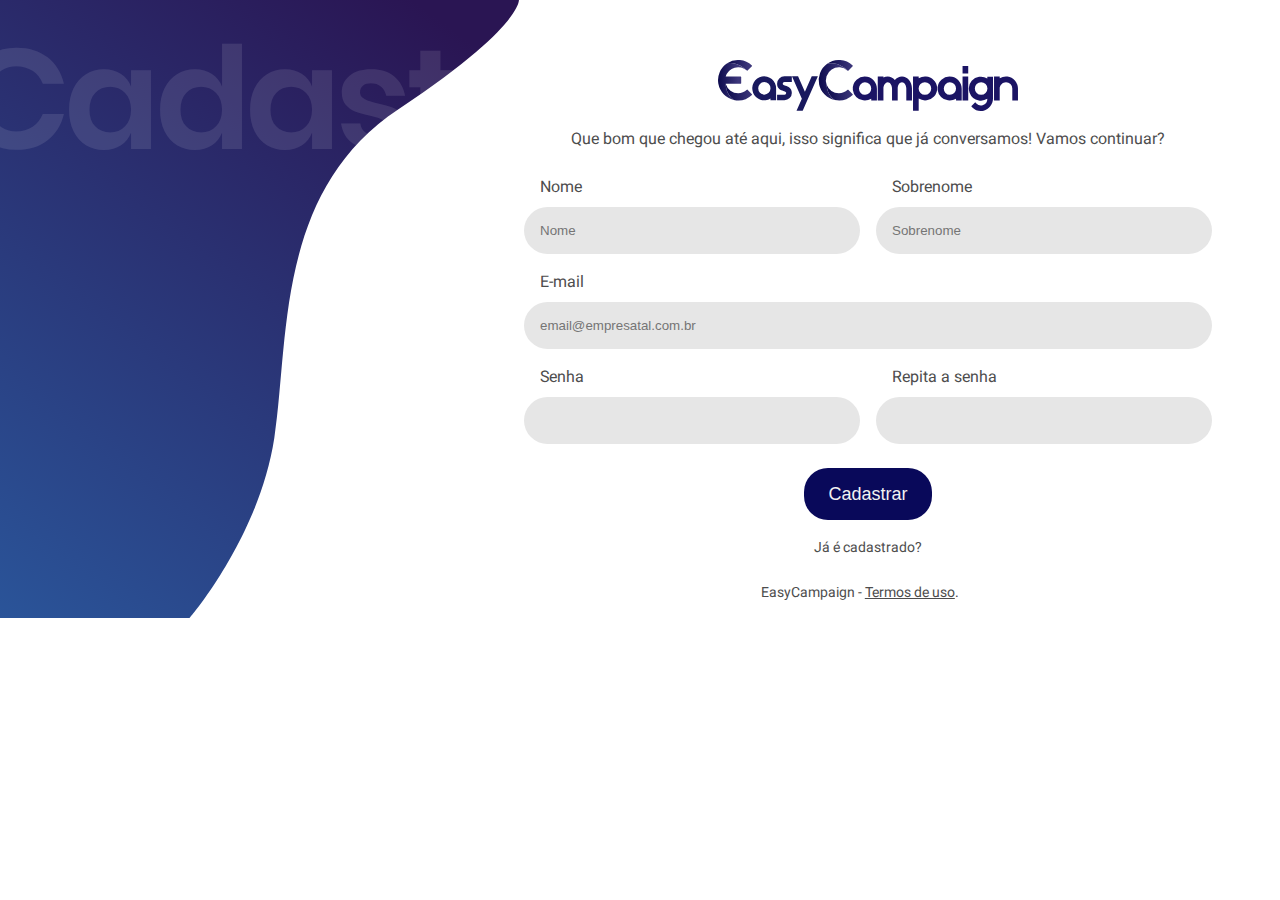
==== commit a877cbc5: "Valida cao de forms e paginas de contato" ====
--- a/index.html
+++ b/index.html
@@ -1,6 +1,6 @@
 <html>
 	<head>
-		<title>Easy Campaign</title>
+		<title>Cadastro - Easy Campaign</title>
 		<meta charset="utf-8">
 		<link rel="stylesheet" href="assets/css/reset.css">
 		<link rel="stylesheet" href="assets/css/main.css">
@@ -15,31 +15,31 @@
 					<img class="logo" src="assets/img/easycampaign.svg" alt="EasyCampaign">
 					<p class="p16 black_clear_text">Que bom que chegou até aqui, isso significa que já conversamos! Vamos continuar?</p>
 				</div>
-				<form action="">
+				<form action="ativacao.html">
 					<div class="row">
 						<label for="nome" class="label50">
 							<p class="p16 black_clear_text">Nome</p>
-							<input type="text" name="nome" id="nome" placeholder="Nome"/>
+							<input type="text" name="nome" id="nome" placeholder="Nome" required/>
 						</label>
 						<label for="sobrenome" class="label50">
 							<p class="p16 black_clear_text">Sobrenome</p>
-							<input type="text" name="sobrenome" id="sobrenome" placeholder="Sobrenome"/>
+							<input type="text" name="sobrenome" id="sobrenome" placeholder="Sobrenome" required/>
 						</label>
 					</div>
 					<div class="row">
 						<label for="email">
 							<p class="p16 black_clear_text">E-mail</p>
-							<input type="text" name="email" id="email" placeholder="email@empresatal.com.br"/>
+							<input type="text" name="email" id="email" placeholder="email@empresatal.com.br" required/>
 						</label>
 					</div>
 					<div class="row">
 						<label for="senha" class="label50">
 							<p class="p16 black_clear_text">Senha</p>
-							<input type="text" name="senha" id="senha"/>
+							<input type="password" name="senha" id="senha" required/>
 						</label>
 						<label for="repeat_senha" class="label50">
 							<p class="p16 black_clear_text">Repita a senha</p>
-							<input type="text" name="repeat_senha" id="repeat_senha"/>
+							<input type="password" name="repeat_senha" id="repeat_senha" required/>
 						</label>
 					</div>
 					<button type="submit" class="blue_bg white_text p18">Cadastrar</button>
--- a/assets/css/main.css
+++ b/assets/css/main.css
@@ -148,12 +148,13 @@
 	margin-bottom: 16px;
 }label p{
 	margin: 0 0 8px 16px;
-}input{
+}input, textarea{
 	color: #2D2B33;
 	background-color: #E6E6E6;
 	border-radius: 33px;
 	padding: 16px;
 	width: 100%;
+	resize: none;
 }.row{
 	display: flex;
 	flex-wrap: wrap;
--- a/assets/css/formularios.css
+++ b/assets/css/formularios.css
@@ -1,7 +1,6 @@
 body{
 	background-color: #fff;
-}
-.main{
+}.main{
     background-image: url(../img/background.svg);
     background-repeat: no-repeat;
     background-position: -14px 0;
@@ -11,11 +10,42 @@
     width: 100%;
     height: 100vh;
 	box-sizing: border-box;
-}
-.container{
+}.container{
 	display: flex;
     flex-direction: column;
 }
+.container_ativacao{
+	display: flex;
+	flex-direction: column;
+	width: 90%;
+	max-width: 800px;
+	text-align: center;
+	margin-top: 80px;
+}.container_ativacao p{
+	margin: 16px 0 32px 0;
+}.container_ativacao footer{
+	width: 100%;
+	position: inherit;
+}
+
+.topbar_azul{
+	display: flex;
+	justify-content: center;
+	align-items: center;
+}.topbar_azul:before{
+	content: '';
+	width: 100%;
+	height: 70px;
+	display: block;
+	position: absolute;
+	top: 0;
+	background: rgb(42,95,165);
+	background: -moz-linear-gradient(left, rgba(42,95,165,1) 0%, rgba(42,21,83,1) 100%);
+	background: -webkit-linear-gradient(left, rgba(42,95,165,1) 0%,rgba(42,21,83,1) 100%);
+	background: linear-gradient(to right, rgba(42,95,165,1) 0%,rgba(42,21,83,1) 100%);
+	filter: progid:DXImageTransform.Microsoft.gradient( startColorstr='#2a5fa5', endColorstr='#2a1553',GradientType=1 );
+}
+
 .svg_text{
 	width: 100%;
 	height: auto;
@@ -37,16 +67,33 @@
 	width: 100%;
 	margin-top: 16px;
 }
+
 form{
 	display: block;
 }form button{
 	margin: 16px auto;
 	display: block;
 }
+
+form.activation label{
+	display: flex;
+}form.activation label span{
+	width: 124px;
+	height: 65px;
+	background-color: #fff;
+	border: 2px solid #E6E6E6;
+	border-radius: 4px 0 0 4px;
+	font-family: 'Roboto-Regular';
+	display: flex;
+	align-items: center;
+	justify-content: center;
+}form.activation label input{
+	border-radius: 0 30px 30px 0;
+}
+
 .logo{
 	width: 200px;
 }
-
 footer{
 	position: absolute;
 	bottom: -30px;
@@ -64,6 +111,10 @@
 }@media only screen and (min-width: 768px){
 	.main{
 		padding: 150px 16px 0;
+	}.container_ativacao footer{
+		position: absolute;
+		left: 0;
+		bottom: 0;
 	}
 }
 @media only screen and (min-width: 1024px){
@@ -76,7 +127,7 @@
 		justify-content: flex-end;
 		padding: 0;
 		width: 100vw;
-		height: 100vh;
+		height: auto;
 	}
 	.container{
 		width: 55%;
@@ -87,7 +138,7 @@
 		margin: 0;
 		float: right;
 		padding: 60px 60px 60px 0;
-		box-sizing: border-box;
+		box-sizing: content-box;
 	}.svg_text{
 		width: 50%;
 		top: inherit;
@@ -110,7 +161,7 @@
 }
 @media only screen and (min-width: 1300px){
 	.main{
-		background-position: 0 0;
+		background-position: -126px 0;
 	}.svg_text{
 		width: 55%;
 		left: -6%;
